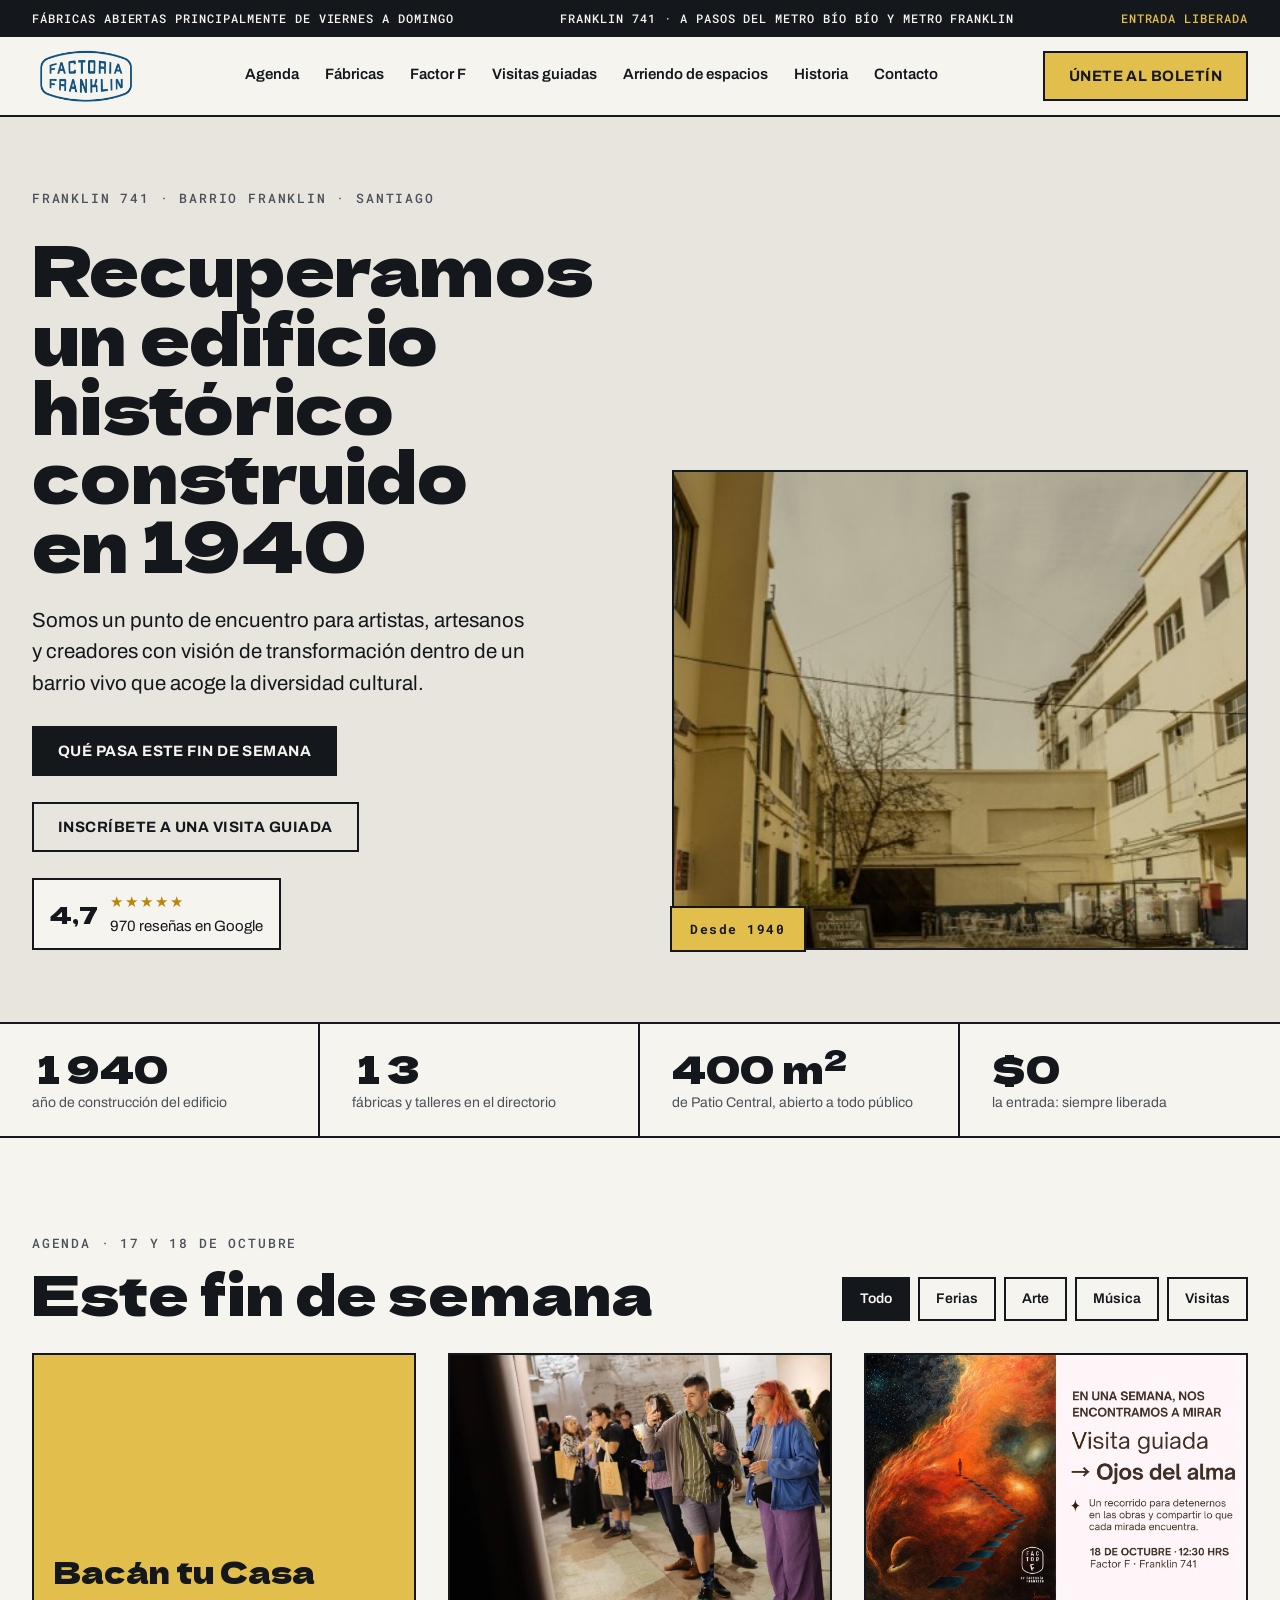
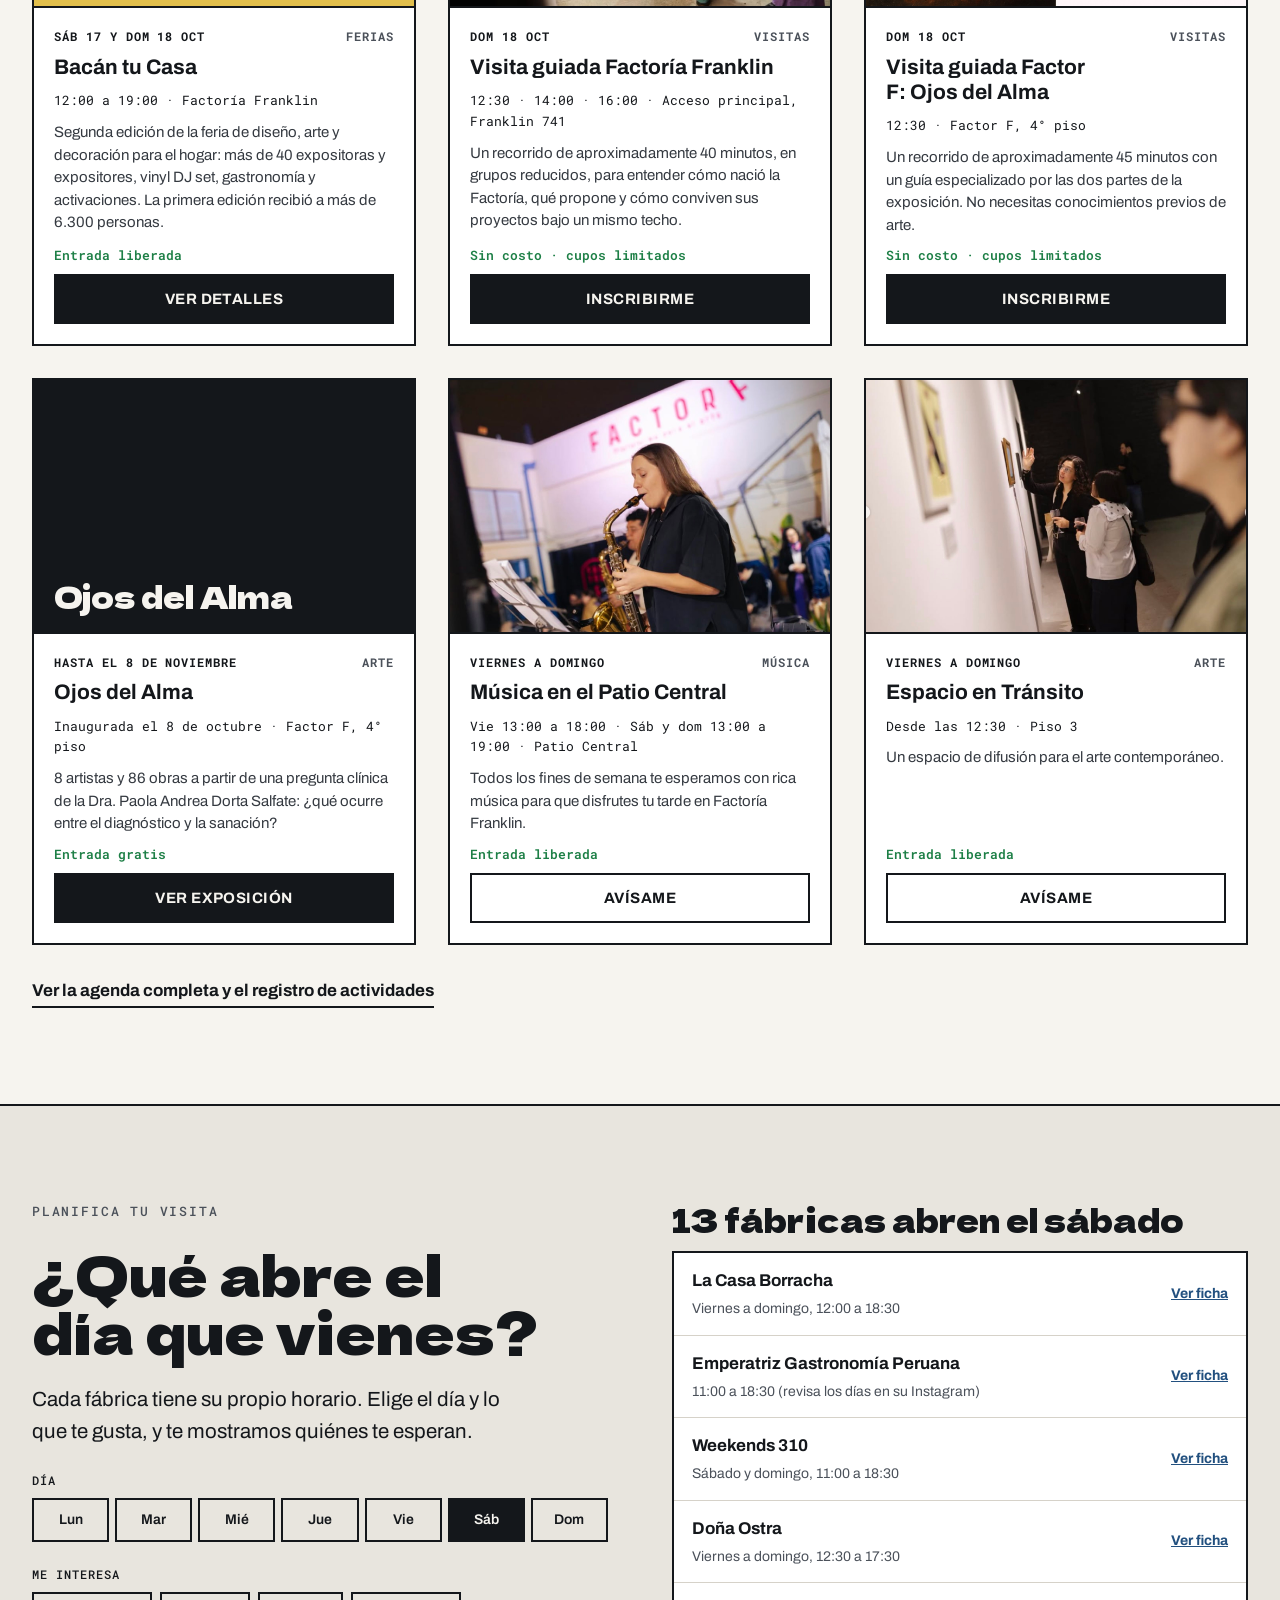
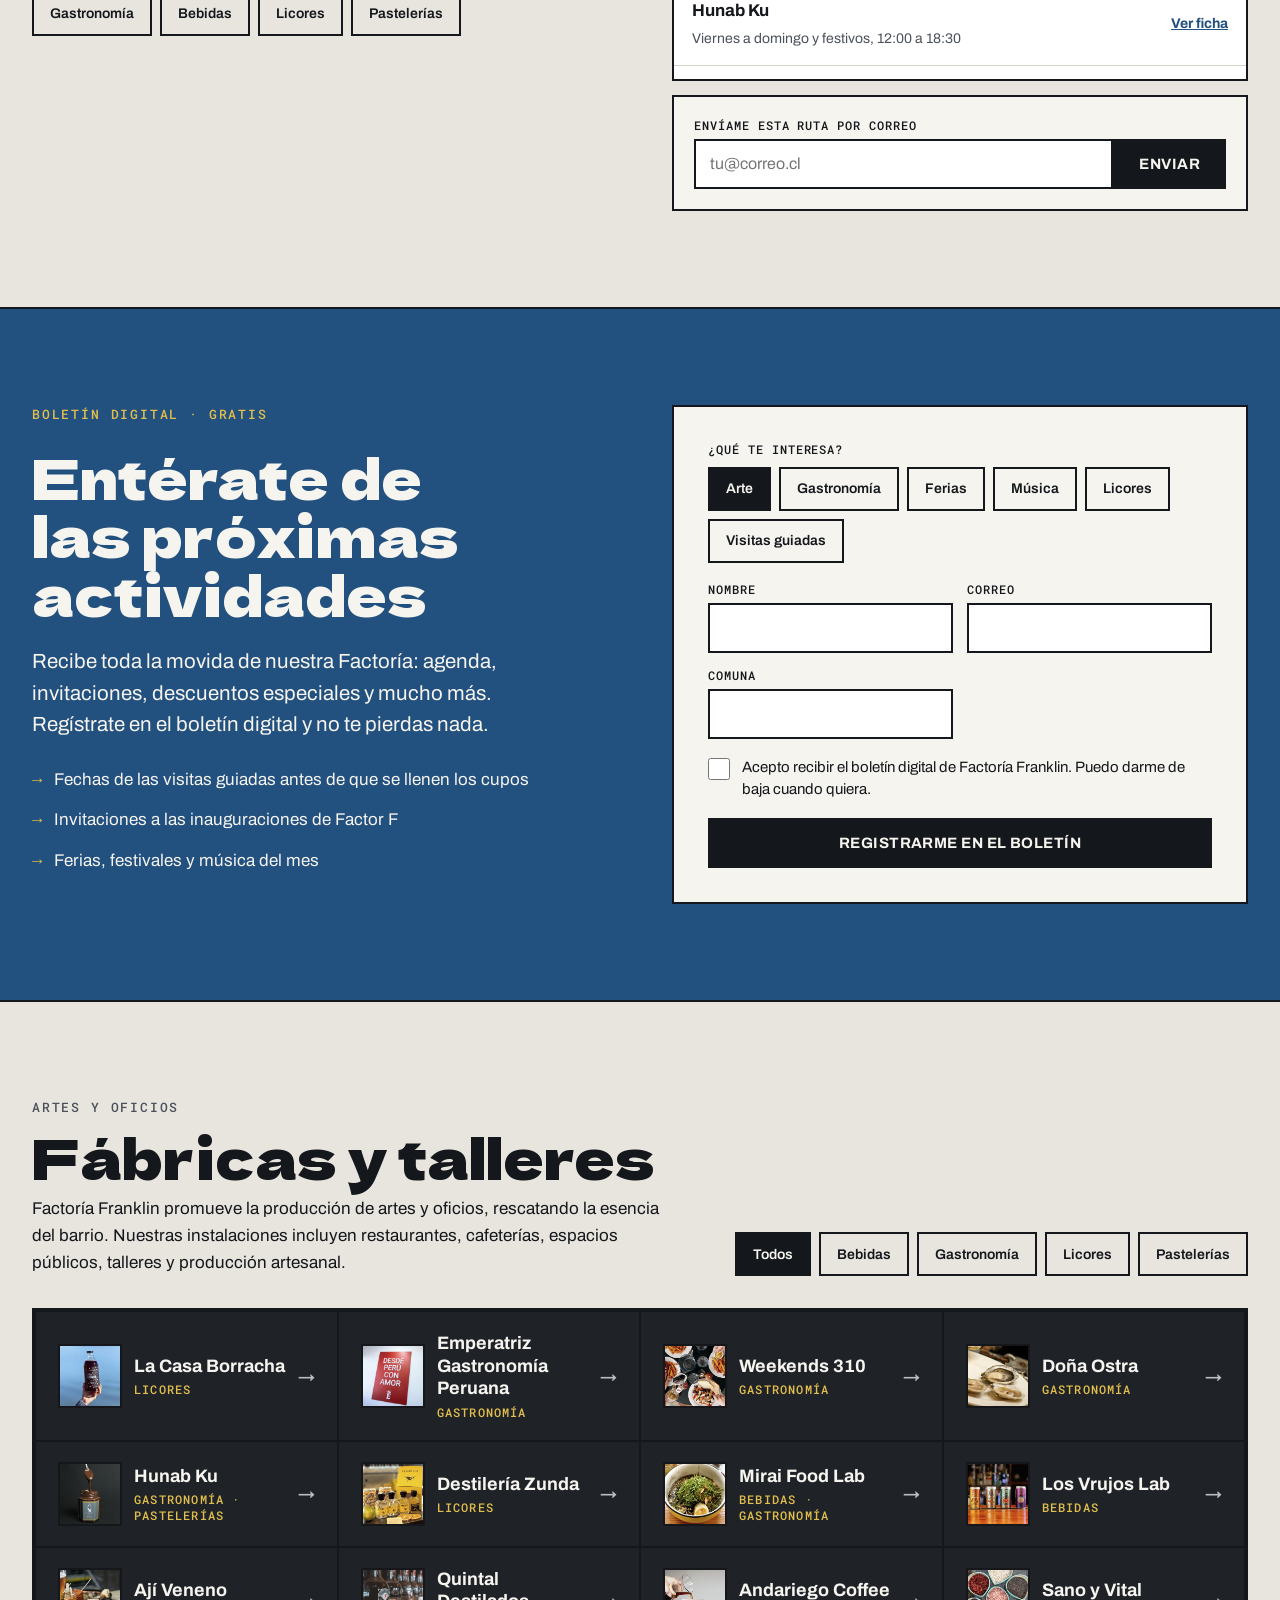
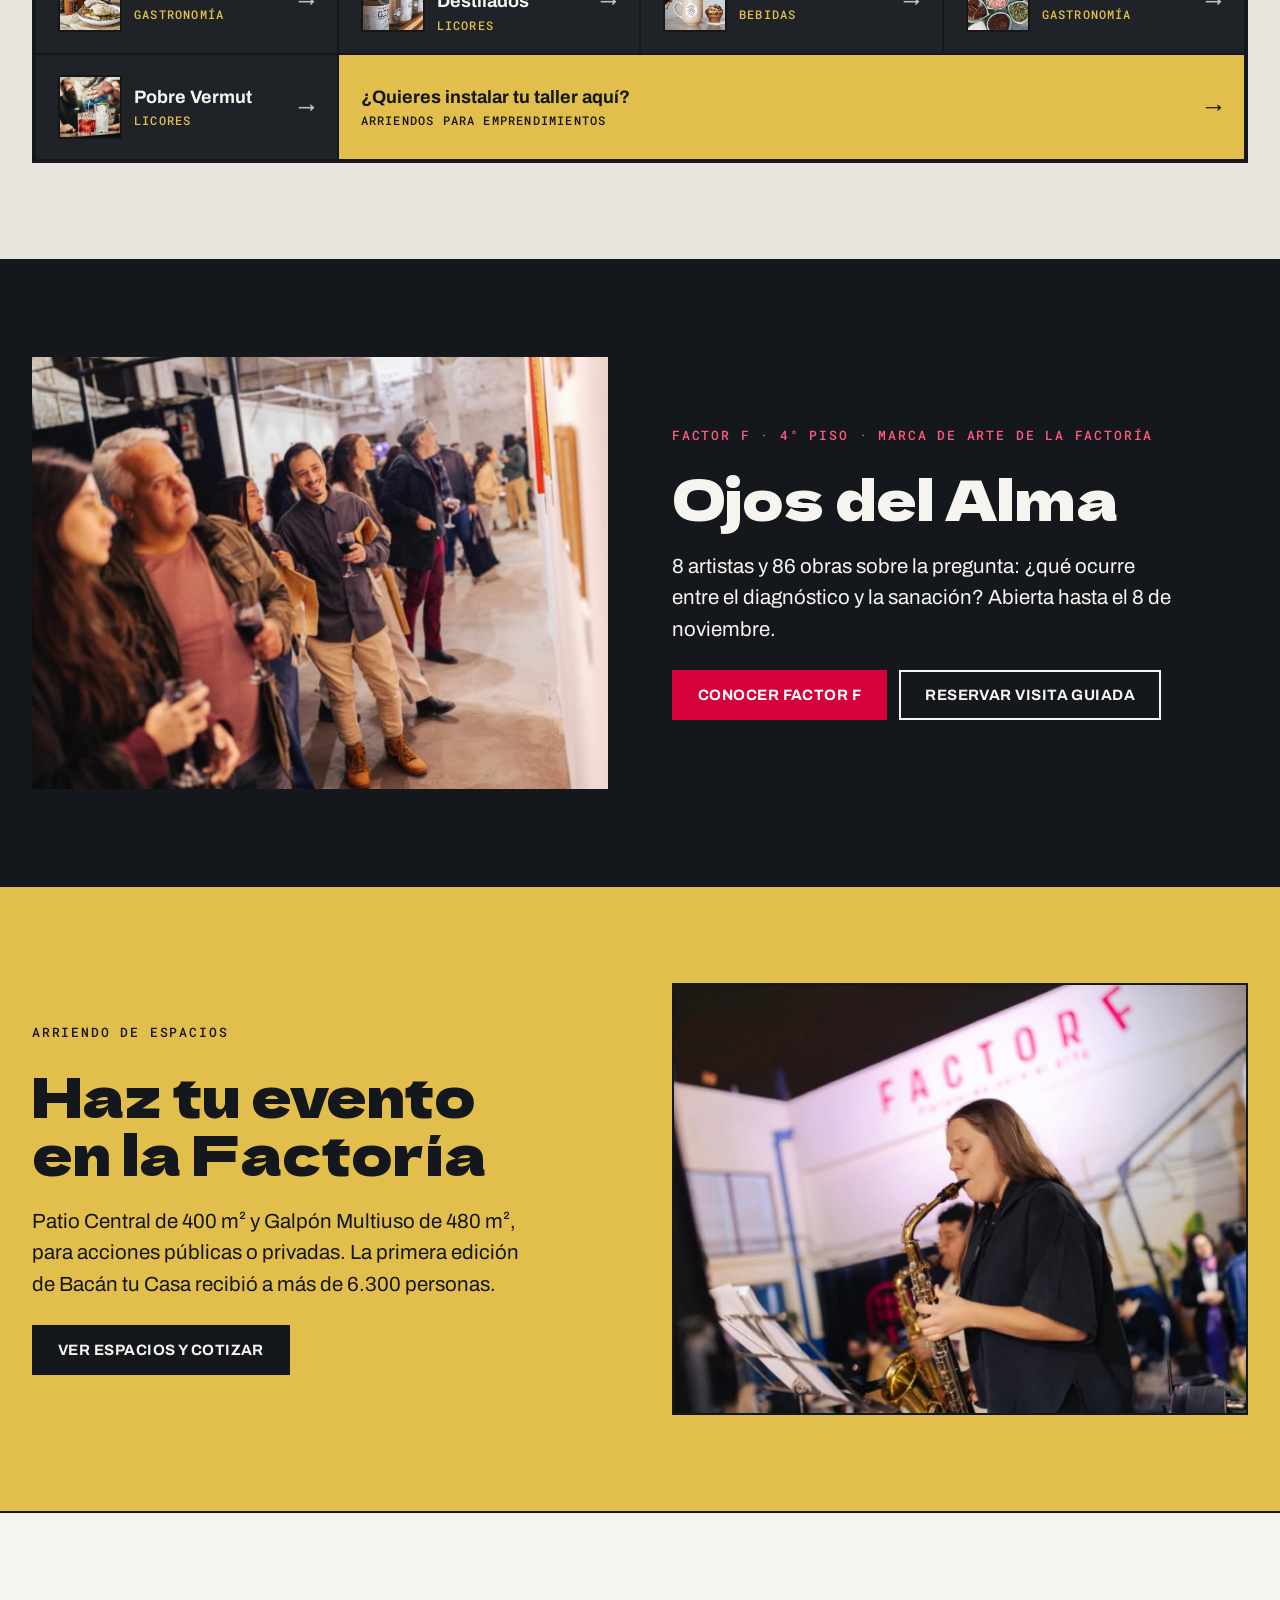
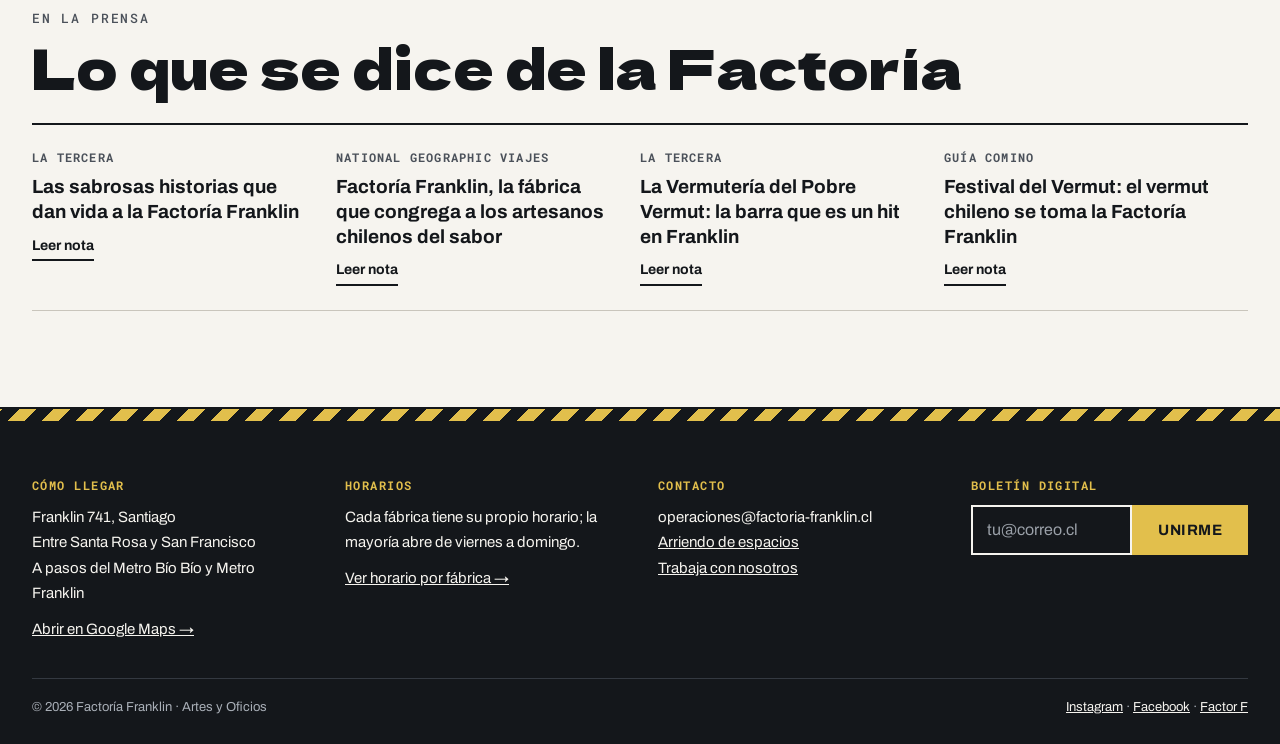
==== index.html @ fb51849d "Propuesta de nueva web de Factoría Franklin Prototipo navegable: portada, agenda, fábricas, fichas, " ====
<!doctype html>
<html lang="es-CL">
<head>
<meta charset="utf-8">
<meta name="viewport" content="width=device-width, initial-scale=1">
<title>Factoría Franklin | Artes y oficios en Barrio Franklin, Santiago</title>
<meta name="description" content="Fábricas, gastronomía, destilerías, arte contemporáneo y ferias en un edificio de 1940 recuperado en Franklin 741, Santiago. Entrada liberada.">
<meta property="og:locale" content="es_CL">
<meta property="og:title" content="Factoría Franklin">
<meta property="og:description" content="Artes y oficios en un edificio de 1940 recuperado en Barrio Franklin.">
<meta property="og:image" content="assets/img/recorrido-exposicion.jpg">
<link rel="preconnect" href="https://fonts.googleapis.com">
<link rel="preconnect" href="https://fonts.gstatic.com" crossorigin>
<link rel="stylesheet" href="https://fonts.googleapis.com/css2?family=Archivo:wght@400;500;600;700&family=Dela+Gothic+One&family=Roboto+Mono:wght@500;700&display=swap">
<link rel="stylesheet" href="assets/css/styles.css">
<script type="application/ld+json">
{"@context":"https://schema.org","@type":"TouristAttraction","name":"Factoría Franklin","description":"Punto de encuentro para artistas, artesanos y creadores en un edificio de 1940 recuperado en Barrio Franklin.","url":"https://factoria-franklin.cl/","email":"operaciones@factoria-franklin.cl","isAccessibleForFree":true,"address":{"@type":"PostalAddress","streetAddress":"Franklin 741","addressLocality":"Santiago","addressRegion":"Región Metropolitana","addressCountry":"CL"},"sameAs":["https://www.instagram.com/factoria_franklin/","https://www.facebook.com/franklin.factory.cl/"]}
</script>
</head>
<body data-pagina="inicio">
<div id="cabecera"></div>

<main id="contenido">

<section class="hero">
  <div class="contenedor dos" style="align-items:end">
    <div class="pila" style="--gap:26px">
      <span class="etiqueta">Franklin 741 · Barrio Franklin · Santiago</span>
      <h1 class="titulo-xl">Recuperamos un edificio histórico construido en 1940</h1>
      <p class="bajada">Somos un punto de encuentro para artistas, artesanos y creadores con visión de transformación dentro de un barrio vivo que acoge la diversidad cultural.</p>
      <div class="fila">
        <a class="btn btn--tinta" href="#agenda">Qué pasa este fin de semana</a>
        <a class="btn" href="visitas.html">Inscríbete a una visita guiada</a>
      </div>
      <a class="nota-google" href="https://www.google.com/maps/search/?api=1&query=Factor%C3%ADa+Franklin+Franklin+741+Santiago" style="color:var(--tinta);text-decoration:none">
        <b>4,7</b><span><span class="estrellas" aria-hidden="true">★★★★★</span><br>970 reseñas en Google</span>
      </a>
    </div>
    <div class="hero-foto">
      <img src="assets/img/edificio-3.jpg" alt="Patio de Factoría Franklin con la chimenea del edificio de 1940" width="428" height="500" fetchpriority="high" style="aspect-ratio:6/5;object-position:center 40%">
      <span class="placa">Desde 1940</span>
    </div>
  </div>
  <div class="cifras">
    <ul>
      <li><b>1940</b><span>año de construcción del edificio</span></li>
      <li><b>13</b><span>fábricas y talleres en el directorio</span></li>
      <li><b>400 m²</b><span>de Patio Central, abierto a todo público</span></li>
      <li><b>$0</b><span>la entrada: siempre liberada</span></li>
    </ul>
  </div>
</section>

<section class="seccion seccion--papel" id="agenda">
  <div class="contenedor pila" style="--gap:32px">
    <div class="fila fila--entre" style="--gap:20px">
      <div class="pila" style="--gap:10px">
        <span class="etiqueta">Agenda · 17 y 18 de octubre</span>
        <h2 class="titulo-l">Este fin de semana</h2>
      </div>
      <div class="fila" id="filtros-agenda" data-chips="uno" role="group" aria-label="Filtrar agenda" style="--gap:8px">
        <button class="chip" type="button" aria-pressed="true">Todo</button>
        <button class="chip" type="button" aria-pressed="false">Ferias</button>
        <button class="chip" type="button" aria-pressed="false">Arte</button>
        <button class="chip" type="button" aria-pressed="false">Música</button>
        <button class="chip" type="button" aria-pressed="false">Visitas</button>
      </div>
    </div>
    <div class="grilla" data-agenda="6" data-filtros="filtros-agenda" style="--min:290px"></div>
    <a class="enlace-flecha" href="agenda.html" style="align-self:flex-start">Ver la agenda completa y el registro de actividades</a>
  </div>
</section>

<section class="seccion" id="ruta">
  <div class="contenedor dos" style="align-items:start" data-ruta>
    <div class="pila">
      <span class="etiqueta">Planifica tu visita</span>
      <h2 class="titulo-l">¿Qué abre el día que vienes?</h2>
      <p class="bajada">Cada fábrica tiene su propio horario. Elige el día y lo que te gusta, y te mostramos quiénes te esperan.</p>
      <div class="pila" style="--gap:10px">
        <span class="grupo-label">Día</span>
        <div class="dias" data-dias data-chips="uno" role="group" aria-label="Día de la visita"></div>
      </div>
      <div class="pila" style="--gap:10px">
        <span class="grupo-label">Me interesa</span>
        <div class="fila" data-rubros data-chips role="group" aria-label="Rubros" style="--gap:8px">
          <button class="chip" type="button" aria-pressed="false">Gastronomía</button>
          <button class="chip" type="button" aria-pressed="false">Bebidas</button>
          <button class="chip" type="button" aria-pressed="false">Licores</button>
          <button class="chip" type="button" aria-pressed="false">Pastelerías</button>
        </div>
      </div>
    </div>
    <div class="pila" style="--gap:14px">
      <h3 class="titulo-m" data-ruta-titulo aria-live="polite"></h3>
      <ul class="ruta-lista" data-ruta-lista></ul>
      <form class="caja form" data-form="ruta" data-mailchimp="ruta" data-exito="ruta-ok" novalidate style="padding:20px">
        <div class="campo"><label for="ruta-correo">Envíame esta ruta por correo</label>
          <div class="fila" style="--gap:0;flex-wrap:nowrap"><input id="ruta-correo" name="correo" type="email" required autocomplete="email" placeholder="tu@correo.cl" style="flex:1;min-width:0"><button class="btn btn--tinta" type="submit">Enviar</button></div></div>
        <p class="error" hidden>Escribe un correo válido.</p>
      </form>
      <div class="caja exito" id="ruta-ok" hidden tabindex="-1" style="padding:20px">
        <strong>Te enviamos la ruta.</strong>
        <span class="suave" style="font-size:15px">También te sumamos al boletín para que sepas qué pasa cada fin de semana.</span>
      </div>
    </div>
  </div>
</section>

<section class="seccion seccion--azul" id="club">
  <div class="contenedor dos" style="align-items:start">
    <div class="pila">
      <span class="etiqueta">Boletín digital · gratis</span>
      <h2 class="titulo-l">Entérate de las próximas actividades</h2>
      <p class="bajada">Recibe toda la movida de nuestra Factoría: agenda, invitaciones, descuentos especiales y mucho más. Regístrate en el boletín digital y no te pierdas nada.</p>
      <ul class="pila" style="--gap:12px;font-size:17px">
        <li class="fila" style="--gap:12px;flex-wrap:nowrap;align-items:baseline"><span class="mono" style="color:var(--mostaza)">→</span>Fechas de las visitas guiadas antes de que se llenen los cupos</li>
        <li class="fila" style="--gap:12px;flex-wrap:nowrap;align-items:baseline"><span class="mono" style="color:var(--mostaza)">→</span>Invitaciones a las inauguraciones de Factor F</li>
        <li class="fila" style="--gap:12px;flex-wrap:nowrap;align-items:baseline"><span class="mono" style="color:var(--mostaza)">→</span>Ferias, festivales y música del mes</li>
      </ul>
    </div>
    <div>
      <form class="caja form" data-form="club" data-mailchimp="boletin" data-exito="club-ok" novalidate>
        <div class="pila" style="--gap:10px">
          <span class="grupo-label">¿Qué te interesa?</span>
          <div class="fila" data-chips role="group" aria-label="Intereses" style="--gap:8px">
            <button class="chip" type="button" aria-pressed="true">Arte</button>
            <button class="chip" type="button" aria-pressed="false">Gastronomía</button>
            <button class="chip" type="button" aria-pressed="false">Ferias</button>
            <button class="chip" type="button" aria-pressed="false">Música</button>
            <button class="chip" type="button" aria-pressed="false">Licores</button>
            <button class="chip" type="button" aria-pressed="false">Visitas guiadas</button>
          </div>
        </div>
        <div class="campos">
          <div class="campo"><label for="club-nombre">Nombre</label><input id="club-nombre" name="nombre" type="text" autocomplete="given-name" required></div>
          <div class="campo"><label for="club-correo">Correo</label><input id="club-correo" name="correo" type="email" autocomplete="email" required></div>
          <div class="campo"><label for="club-comuna">Comuna</label><input id="club-comuna" name="comuna" type="text" autocomplete="address-level2"></div>
        </div>
        <label class="check"><input type="checkbox" name="acepto" required> Acepto recibir el boletín digital de Factoría Franklin. Puedo darme de baja cuando quiera.</label>
        <p class="error" hidden>Completa tu nombre, un correo válido y acepta recibir el boletín.</p>
        <button class="btn btn--tinta" type="submit">Registrarme en el boletín</button>
      </form>
      <div class="caja exito" id="club-ok" hidden tabindex="-1">
        <span class="etiqueta" style="color:var(--azul)">Registro listo</span>
        <span class="titulo-m">Ya estás en el boletín</span>
        <p data-resumen></p>
        <p class="suave">Revisa tu correo para confirmar la suscripción.</p>
        <button class="btn" type="button" data-volver style="align-self:flex-start">Editar mis intereses</button>
      </div>
    </div>
  </div>
</section>

<section class="seccion" id="fabricas">
  <div class="contenedor pila" style="--gap:32px">
    <div class="fila fila--entre" style="--gap:20px">
      <div class="pila" style="--gap:10px">
        <span class="etiqueta">Artes y oficios</span>
        <h2 class="titulo-l">Fábricas y talleres</h2>
        <p class="texto-largo">Factoría Franklin promueve la producción de artes y oficios, rescatando la esencia del barrio. Nuestras instalaciones incluyen restaurantes, cafeterías, espacios públicos, talleres y producción artesanal.</p>
      </div>
      <div class="fila" id="filtros-fab" data-chips="uno" role="group" aria-label="Filtrar fábricas" style="--gap:8px">
        <button class="chip" type="button" aria-pressed="true">Todos</button>
        <button class="chip" type="button" aria-pressed="false">Bebidas</button>
        <button class="chip" type="button" aria-pressed="false">Gastronomía</button>
        <button class="chip" type="button" aria-pressed="false">Licores</button>
        <button class="chip" type="button" aria-pressed="false">Pastelerías</button>
      </div>
    </div>
    <div class="directorio" data-directorio data-filtros="filtros-fab"></div>
  </div>
</section>

<section class="seccion seccion--tinta" id="factor-f">
  <div class="contenedor dos">
    <img src="assets/img/inauguracion-factor-f.jpg" alt="Público en una inauguración de Factor F" width="1400" height="887" loading="lazy" style="width:100%;aspect-ratio:4/3;object-fit:cover">
    <div class="pila">
      <span class="etiqueta" style="color:#ff5a7e">Factor F · 4° piso · marca de arte de la Factoría</span>
      <h2 class="titulo-l">Ojos del Alma</h2>
      <p class="bajada">8 artistas y 86 obras sobre la pregunta: ¿qué ocurre entre el diagnóstico y la sanación? Abierta hasta el 8 de noviembre.</p>
      <div class="fila">
        <a class="btn btn--rojo" href="factor-f.html">Conocer Factor F</a>
        <a class="btn btn--claro" href="visitas.html">Reservar visita guiada</a>
      </div>
    </div>
  </div>
</section>

<section class="seccion seccion--mostaza">
  <div class="contenedor dos">
    <div class="pila">
      <span class="etiqueta">Arriendo de espacios</span>
      <h2 class="titulo-l">Haz tu evento en la Factoría</h2>
      <p class="bajada">Patio Central de 400 m² y Galpón Multiuso de 480 m², para acciones públicas o privadas. La primera edición de Bacán tu Casa recibió a más de 6.300 personas.</p>
      <a class="btn btn--tinta" href="espacios.html" style="align-self:flex-start">Ver espacios y cotizar</a>
    </div>
    <img src="assets/img/musica-patio.jpg" alt="Música en vivo en la Factoría" width="1400" height="990" loading="lazy" style="width:100%;aspect-ratio:4/3;object-fit:cover;border:var(--borde)">
  </div>
</section>

<section class="seccion seccion--papel">
  <div class="contenedor pila" style="--gap:28px">
    <div class="pila" style="--gap:10px">
      <span class="etiqueta">En la prensa</span>
      <h2 class="titulo-l">Lo que se dice de la Factoría</h2>
    </div>
    <div class="prensa" data-prensa></div>
  </div>
</section>

</main>

<div id="pie"></div>
<script src="assets/js/data.js"></script>
<script src="assets/js/main.js"></script>
</body>
</html>
---- assets/css/styles.css ----
/* Factoría Franklin — sistema visual
   Concepto: edificio industrial de 1940. Concreto, acero, letreros pintados,
   el azul del logo y amarillo de señalética. Bordes gruesos, sin sombras. */

:root {
  --concreto: #e8e5de;
  --papel: #f6f4ef;
  --blanco: #ffffff;
  --tinta: #14171b;
  --acero: #1f2328;
  --gris: #4b515a;
  --gris-claro: #b9bec5;
  --azul: #22507f;
  --azul-osc: #173a5e;
  --mostaza: #e2bf4c;
  --rojo-f: #d6003a;
  --verde: #1d7f46;

  --display: "Dela Gothic One", "Arial Black", Impact, sans-serif;
  --texto: "Archivo", "Helvetica Neue", Arial, sans-serif;
  --mono: "Roboto Mono", ui-monospace, Menlo, monospace;

  --borde: 2px solid var(--tinta);
  --ancho: 1280px;
  --gutter: clamp(16px, 4vw, 32px);
  color-scheme: light;
}

*, *::before, *::after { box-sizing: border-box; }
html { scroll-behavior: smooth; }
@media (prefers-reduced-motion: reduce) { html { scroll-behavior: auto; } * { transition: none !important; animation: none !important; } }
body { margin: 0; background: var(--concreto); color: var(--tinta); font: 400 17px/1.6 var(--texto); -webkit-font-smoothing: antialiased; }
img { display: block; max-width: 100%; height: auto; }
a { color: var(--azul); }
a:hover { color: var(--azul-osc); }
:focus-visible { outline: 3px solid var(--mostaza); outline-offset: 3px; }
h1, h2, h3 { margin: 0; text-wrap: balance; }
p { margin: 0; }
ul { margin: 0; padding: 0; list-style: none; }
.sr-only { position: absolute; width: 1px; height: 1px; overflow: hidden; clip: rect(0 0 0 0); white-space: nowrap; }
.saltar { position: absolute; left: 16px; top: -60px; background: var(--mostaza); color: var(--tinta); padding: 12px 16px; font-weight: 700; z-index: 100; }
.saltar:focus { top: 12px; }

.contenedor { max-width: var(--ancho); margin: 0 auto; padding-inline: var(--gutter); }
.seccion { padding-block: clamp(56px, 8vw, 96px); border-bottom: var(--borde); }
.seccion--papel { background: var(--papel); }
.seccion--azul { background: var(--azul); color: var(--papel); }
.seccion--tinta { background: var(--tinta); color: var(--papel); }
.seccion--mostaza { background: var(--mostaza); }
.pila { display: flex; flex-direction: column; gap: var(--gap, 24px); }
.fila { display: flex; flex-wrap: wrap; gap: var(--gap, 12px); align-items: center; }
.fila--entre { justify-content: space-between; align-items: end; }
.grilla { display: grid; gap: var(--gap, 20px); grid-template-columns: repeat(auto-fill, minmax(min(100%, var(--min, 280px)), 1fr)); }
.dos { display: grid; gap: clamp(32px, 5vw, 64px); grid-template-columns: repeat(auto-fit, minmax(min(100%, 440px), 1fr)); align-items: center; }
.dos > * { min-width: 0; }

/* Tipografía */
.etiqueta { font: 500 13px/1.4 var(--mono); letter-spacing: .14em; text-transform: uppercase; color: var(--gris); }
.seccion--azul .etiqueta, .seccion--tinta .etiqueta { color: var(--mostaza); }
.seccion--mostaza .etiqueta { color: var(--tinta); }
.titulo-xl { font: 400 clamp(40px, 5.4vw, 76px)/1 var(--display); letter-spacing: -.01em; }
.titulo-l { font: 400 clamp(32px, 4.4vw, 56px)/1.04 var(--display); }
.titulo-m { font: 400 clamp(24px, 2.6vw, 32px)/1.1 var(--display); }
.bajada { font-size: clamp(18px, 1.6vw, 21px); line-height: 1.55; max-width: 42ch; }
.texto-largo { max-width: 64ch; }
.texto-largo p + p { margin-top: 16px; }
.suave { color: var(--gris); }
.seccion--azul .suave, .seccion--tinta .suave { color: #c7ccd3; }
.mono { font-family: var(--mono); }

/* Botones */
.btn { display: inline-flex; align-items: center; justify-content: center; gap: 10px; min-height: 50px; padding: 0 24px; font: 700 15px var(--texto); letter-spacing: .03em; text-transform: uppercase; text-decoration: none; border: var(--borde); cursor: pointer; background: transparent; color: var(--tinta); transition: background .15s, color .15s, transform .15s; }
.btn:hover { transform: translate(-2px, -2px); box-shadow: 4px 4px 0 var(--tinta); color: inherit; }
.btn--tinta { background: var(--tinta); color: var(--papel); }
.btn--tinta:hover { color: var(--papel); }
.btn--mostaza { background: var(--mostaza); color: var(--tinta); }
.btn--claro { border-color: var(--papel); color: var(--papel); }
.btn--claro:hover { box-shadow: 4px 4px 0 var(--mostaza); color: var(--papel); }
.btn--rojo { background: var(--rojo-f); border-color: var(--rojo-f); color: #fff; }
.btn--rojo:hover { color: #fff; box-shadow: 4px 4px 0 var(--papel); }
.btn--ancho { width: 100%; }
.enlace-flecha { font-weight: 700; color: inherit; text-decoration: none; border-bottom: 2px solid currentColor; padding-bottom: 2px; }
.enlace-flecha:hover { color: inherit; border-bottom-color: var(--mostaza); }

.chip { font: 600 14px var(--texto); border: var(--borde); padding: 10px 16px; min-height: 44px; cursor: pointer; background: transparent; color: var(--tinta); }
.chip[aria-pressed="true"] { background: var(--tinta); color: var(--papel); }
.chip:hover { background: var(--tinta); color: var(--papel); }
.seccion--azul .chip, .seccion--tinta .chip { border-color: var(--papel); color: var(--papel); }
.seccion--azul .chip[aria-pressed="true"], .seccion--tinta .chip[aria-pressed="true"] { background: var(--papel); color: var(--tinta); }
.seccion--azul .caja .chip, .seccion--tinta .caja .chip { border-color: var(--tinta); color: var(--tinta); }
.seccion--azul .caja .chip[aria-pressed="true"], .seccion--tinta .caja .chip[aria-pressed="true"], .caja .chip:hover { background: var(--tinta); color: var(--papel); }

/* Franja superior */
.franja { background: var(--tinta); color: var(--papel); font: 500 12px/1.4 var(--mono); letter-spacing: .08em; text-transform: uppercase; }
.franja .contenedor { display: flex; flex-wrap: wrap; gap: 6px 28px; justify-content: space-between; padding-block: 10px; }
.franja strong { color: var(--mostaza); font-weight: 500; }
@media (max-width: 720px) {
  .franja span:first-child { display: none; }
  .franja .contenedor { flex-wrap: nowrap; font-size: 11px; letter-spacing: .04em; }
  .btn { white-space: normal; text-align: center; padding: 10px 18px; }
  .hero .fila .btn { width: 100%; }
}

/* Encabezado */
.cabecera { background: var(--papel); border-bottom: var(--borde); position: sticky; top: 0; z-index: 50; }
.cabecera .contenedor { display: flex; align-items: center; justify-content: space-between; gap: 20px; padding-block: 12px; }
.logo img { height: 54px; width: auto; mix-blend-mode: multiply; }
.menu { display: flex; align-items: center; gap: 4px 26px; font: 600 15px var(--texto); }
.menu a { color: var(--tinta); text-decoration: none; padding: 10px 0; border-bottom: 3px solid transparent; }
.menu a:hover, .menu a[aria-current="page"] { border-bottom-color: var(--mostaza); color: var(--tinta); }
.menu-boton { display: none; width: 48px; height: 48px; border: var(--borde); background: transparent; cursor: pointer; align-items: center; justify-content: center; }
@media (max-width: 1080px) {
  .menu-boton { display: inline-flex; }
  .cabecera .btn { display: none; }
  .menu { display: none; position: absolute; left: 0; right: 0; top: 100%; background: var(--papel); border-bottom: var(--borde); flex-direction: column; align-items: stretch; padding: 8px var(--gutter) 20px; gap: 0; }
  .menu.abierto { display: flex; }
  .menu a { padding: 14px 0; border-bottom: 1px solid #d6d2c9; font-size: 18px; }
  .menu .btn { display: flex; margin-top: 14px; }
}
@media (min-width: 1081px) { .menu .btn { display: none; } }

/* Hero */
.hero { background: var(--concreto); border-bottom: var(--borde); }
.hero .contenedor { padding-block: clamp(40px, 6vw, 72px); }
.hero-foto { position: relative; }
.hero-foto img { width: 100%; aspect-ratio: 4 / 3; object-fit: cover; border: var(--borde); }
.placa { position: absolute; left: -2px; bottom: -2px; background: var(--mostaza); border: var(--borde); padding: 12px 18px; font: 700 13px var(--mono); letter-spacing: .12em; }
.nota-google { display: inline-flex; align-items: center; gap: 12px; border: var(--borde); background: var(--papel); padding: 10px 16px; font-size: 15px; align-self: flex-start; }
.nota-google b { font: 400 24px var(--display); }
.estrellas { color: #b8860b; letter-spacing: 2px; }

.cifras { border-top: var(--borde); background: var(--papel); }
.cifras ul { display: grid; grid-template-columns: repeat(auto-fit, minmax(200px, 1fr)); max-width: var(--ancho); margin: 0 auto; }
.cifras li { padding: 22px var(--gutter); border-right: var(--borde); display: flex; flex-direction: column; gap: 4px; }
.cifras li:last-child { border-right: 0; }
.cifras b { font: 400 clamp(30px, 3vw, 40px)/1.1 var(--display); font-variant-numeric: tabular-nums; }
.cifras span { font-size: 14px; color: var(--gris); }

/* Tarjetas de evento */
.evento { background: var(--blanco); border: var(--borde); display: flex; flex-direction: column; min-width: 0; color: var(--tinta); }
.evento-foto { aspect-ratio: 3 / 2; object-fit: cover; width: 100%; border-bottom: var(--borde); }
.evento-cartel { aspect-ratio: 3 / 2; border-bottom: var(--borde); display: flex; align-items: flex-end; padding: 20px; font: 400 clamp(26px, 2.4vw, 34px)/1 var(--display); }
.evento-cartel--Ferias { background: var(--mostaza); }
.evento-cartel--Visitas { background: var(--azul); color: var(--papel); }
.evento-cartel--Arte { background: var(--tinta); color: var(--papel); }
.evento-cartel--Música { background: var(--verde); color: var(--papel); }
.evento-cuerpo { padding: 20px; display: flex; flex-direction: column; gap: 10px; flex: 1; }
.evento-meta { display: flex; justify-content: space-between; gap: 8px; font: 700 12px/1.4 var(--mono); letter-spacing: .08em; text-transform: uppercase; }
.evento h3 { font: 700 21px/1.2 var(--texto); }
.evento p { font-size: 15px; line-height: 1.5; color: #353a41; flex: 1; }
.evento-precio { font: 600 13px var(--mono); color: var(--verde); }

/* Directorio */
.directorio { background: var(--tinta); border: var(--borde); padding: 2px; display: grid; gap: 2px; grid-template-columns: repeat(auto-fill, minmax(min(100%, 290px), 1fr)); }
.directorio a { background: var(--acero); color: var(--papel); text-decoration: none; padding: 20px 22px; display: flex; justify-content: space-between; align-items: center; gap: 12px; min-height: 84px; transition: background .15s; }
.directorio a:hover { background: var(--azul); color: var(--papel); }
.directorio b { display: block; font: 700 18px/1.25 var(--texto); }
.directorio small { display: block; font: 500 12px var(--mono); letter-spacing: .1em; text-transform: uppercase; color: var(--mostaza); margin-top: 4px; }
.directorio .flecha { color: var(--gris-claro); font-weight: 700; }
.directorio-foto { width: 64px; height: 64px; object-fit: cover; flex: none; border: 2px solid var(--tinta); filter: grayscale(.25); transition: filter .15s; }
.directorio a:hover .directorio-foto { filter: none; }

/* Fotos de la ficha: una grande y dos chicas */
.ficha-fotos { position: relative; display: grid; grid-template-columns: repeat(2, minmax(0, 1fr)); gap: 8px; }
.ficha-fotos img { width: 100%; aspect-ratio: 1 / 1; object-fit: cover; border: var(--borde); }
.ficha-fotos img:first-child { grid-column: 1 / -1; aspect-ratio: 4 / 3; }
.ficha-fotos .placa { left: -2px; top: -2px; bottom: auto; }
.directorio a.directorio-cta { background: var(--mostaza); color: var(--tinta); }
.directorio a.directorio-cta small { color: var(--tinta); }
.directorio a.directorio-cta:hover { background: var(--papel); color: var(--tinta); }
/* 13 fábricas: el aviso completa la última fila según el número de columnas */
@media (min-width: 640px) and (max-width: 929px) { .directorio-cta { grid-column: span 1; } }
@media (min-width: 930px) and (max-width: 1239px) { .directorio-cta { grid-column: span 2; } }
@media (min-width: 1240px) { .directorio-cta { grid-column: span 3; } }

/* Formularios */
.form { display: flex; flex-direction: column; gap: 18px; }
.campos { display: grid; gap: 14px; grid-template-columns: repeat(auto-fit, minmax(min(100%, 220px), 1fr)); }
.campo { display: flex; flex-direction: column; gap: 6px; min-width: 0; }
.campo label, .grupo-label { font: 500 12px var(--mono); letter-spacing: .08em; text-transform: uppercase; }
.campo input, .campo select, .campo textarea { font: 16px var(--texto); min-height: 50px; padding: 12px 14px; border: var(--borde); background: var(--blanco); color: var(--tinta); border-radius: 0; width: 100%; }
.campo textarea { min-height: 120px; resize: vertical; }
.check { display: flex; gap: 12px; align-items: flex-start; font-size: 15px; line-height: 1.45; }
.check input { width: 22px; height: 22px; margin: 1px 0 0; flex: none; accent-color: var(--azul); }
.caja { background: var(--papel); color: var(--tinta); border: var(--borde); padding: clamp(22px, 3vw, 34px); }
.caja--tinta { background: var(--tinta); color: var(--papel); border-color: var(--tinta); }
.caja--tinta .campo input, .caja--tinta .campo select { border-color: var(--papel); }
.exito { display: flex; flex-direction: column; gap: 14px; }
.exito[hidden], .form[hidden] { display: none; }
.exito .titulo-m { color: inherit; }
.error { color: #a1131f; font-size: 14px; font-weight: 600; }

/* Ruta */
.dias { display: grid; grid-template-columns: repeat(7, minmax(0, 1fr)); gap: 6px; }
.dias .chip { padding: 10px 0; text-align: center; }
.ruta-lista { display: flex; flex-direction: column; border: var(--borde); background: var(--blanco); max-height: 430px; overflow-y: auto; }
.ruta-lista li { display: grid; grid-template-columns: 1fr auto; gap: 4px 16px; padding: 14px 18px; border-bottom: 1px solid #d6d2c9; align-items: center; }
.ruta-lista li:last-child { border-bottom: 0; }
.ruta-lista b { font-weight: 700; }
.ruta-lista span { font-size: 14px; color: var(--gris); grid-column: 1; }
.ruta-lista a { grid-row: 1 / span 2; grid-column: 2; font-weight: 700; font-size: 14px; }
.vacio { padding: 18px; font-size: 15px; color: var(--gris); }

/* Prensa */
.prensa { display: grid; gap: 0; grid-template-columns: repeat(auto-fit, minmax(min(100%, 280px), 1fr)); border-top: var(--borde); }
.prensa a { padding: 24px 24px 24px 0; display: flex; flex-direction: column; gap: 10px; color: var(--tinta); text-decoration: none; border-bottom: 1px solid #c9c5bc; }
.prensa a:hover { color: var(--azul); }
.prensa small { font: 700 12px var(--mono); letter-spacing: .1em; text-transform: uppercase; color: var(--gris); }
.prensa b { font: 700 19px/1.3 var(--texto); }

/* Ficha */
.ficha-cartel { aspect-ratio: 4 / 3; border: var(--borde); background: var(--acero); color: var(--papel); display: flex; flex-direction: column; justify-content: space-between; padding: clamp(20px, 3vw, 36px); position: relative; overflow: hidden; }
.ficha-cartel::after { content: ""; position: absolute; inset: auto 0 0 0; height: 14px; background: repeating-linear-gradient(-45deg, var(--mostaza) 0 14px, var(--tinta) 14px 28px); }
.ficha-cartel b { font: 400 clamp(30px, 4vw, 54px)/1 var(--display); }
.datos { display: grid; grid-template-columns: repeat(auto-fit, minmax(min(100%, 200px), 1fr)); border: var(--borde); background: var(--papel); }
.datos > div { padding: 16px 18px; border-right: var(--borde); border-bottom: var(--borde); margin: 0 -2px -2px 0; display: flex; flex-direction: column; gap: 4px; min-width: 0; }
.datos small { font: 700 11px var(--mono); letter-spacing: .1em; text-transform: uppercase; color: var(--gris); }
.datos span { font-weight: 600; overflow-wrap: anywhere; }
.lista-productos { display: flex; flex-wrap: wrap; gap: 8px; }
.lista-productos li { border: var(--borde); padding: 8px 12px; font-size: 15px; background: var(--blanco); }

/* Línea de tiempo */
.tiempo { display: grid; grid-template-columns: repeat(auto-fit, minmax(min(100%, 240px), 1fr)); border-top: var(--borde); }
.tiempo li { padding: 24px 24px 0 0; display: flex; flex-direction: column; gap: 10px; }
.tiempo b { font: 400 30px/1.1 var(--display); }
.tiempo p { font-size: 16px; }
.cita { border-left: 6px solid var(--mostaza); padding: 4px 0 4px 22px; font-size: clamp(19px, 1.8vw, 23px); line-height: 1.5; max-width: 52ch; }
.cita footer { margin-top: 12px; font: 500 13px var(--mono); letter-spacing: .06em; color: var(--gris); }

/* Pie */
.pie { background: var(--tinta); color: var(--papel); }
.pie::before { content: ""; display: block; height: 12px; background: repeating-linear-gradient(-45deg, var(--mostaza) 0 12px, var(--tinta) 12px 24px); }
.pie-grilla { display: grid; gap: 36px; grid-template-columns: repeat(auto-fit, minmax(min(100%, 220px), 1fr)); padding-block: 56px 36px; }
.pie h2 { font: 700 12px var(--mono); letter-spacing: .12em; text-transform: uppercase; color: var(--mostaza); margin-bottom: 12px; }
.pie p, .pie li { font-size: 15px; line-height: 1.7; }
.pie a { color: var(--papel); }
.pie a:hover { color: var(--mostaza); }
.pie-form { display: flex; }
.pie-form input { flex: 1; min-width: 0; min-height: 50px; padding: 0 14px; border: 2px solid var(--papel); background: transparent; color: var(--papel); font: 16px var(--texto); border-radius: 0; }
.pie-form input::placeholder { color: #9aa0a8; }
.pie-legal { border-top: 1px solid #343941; padding-block: 18px 26px; display: flex; flex-wrap: wrap; justify-content: space-between; gap: 10px; font-size: 13px; color: #a9afb7; }


.migas { font: 500 13px var(--mono); letter-spacing: .06em; padding-block: 18px 0; }
.migas a { color: var(--gris); }
.cabecera-pagina { padding-block: clamp(36px, 5vw, 64px); border-bottom: var(--borde); background: var(--concreto); }

.tabla-fabricas { width: 100%; border-collapse: collapse; background: var(--blanco); border: var(--borde); font-size: 15px; }
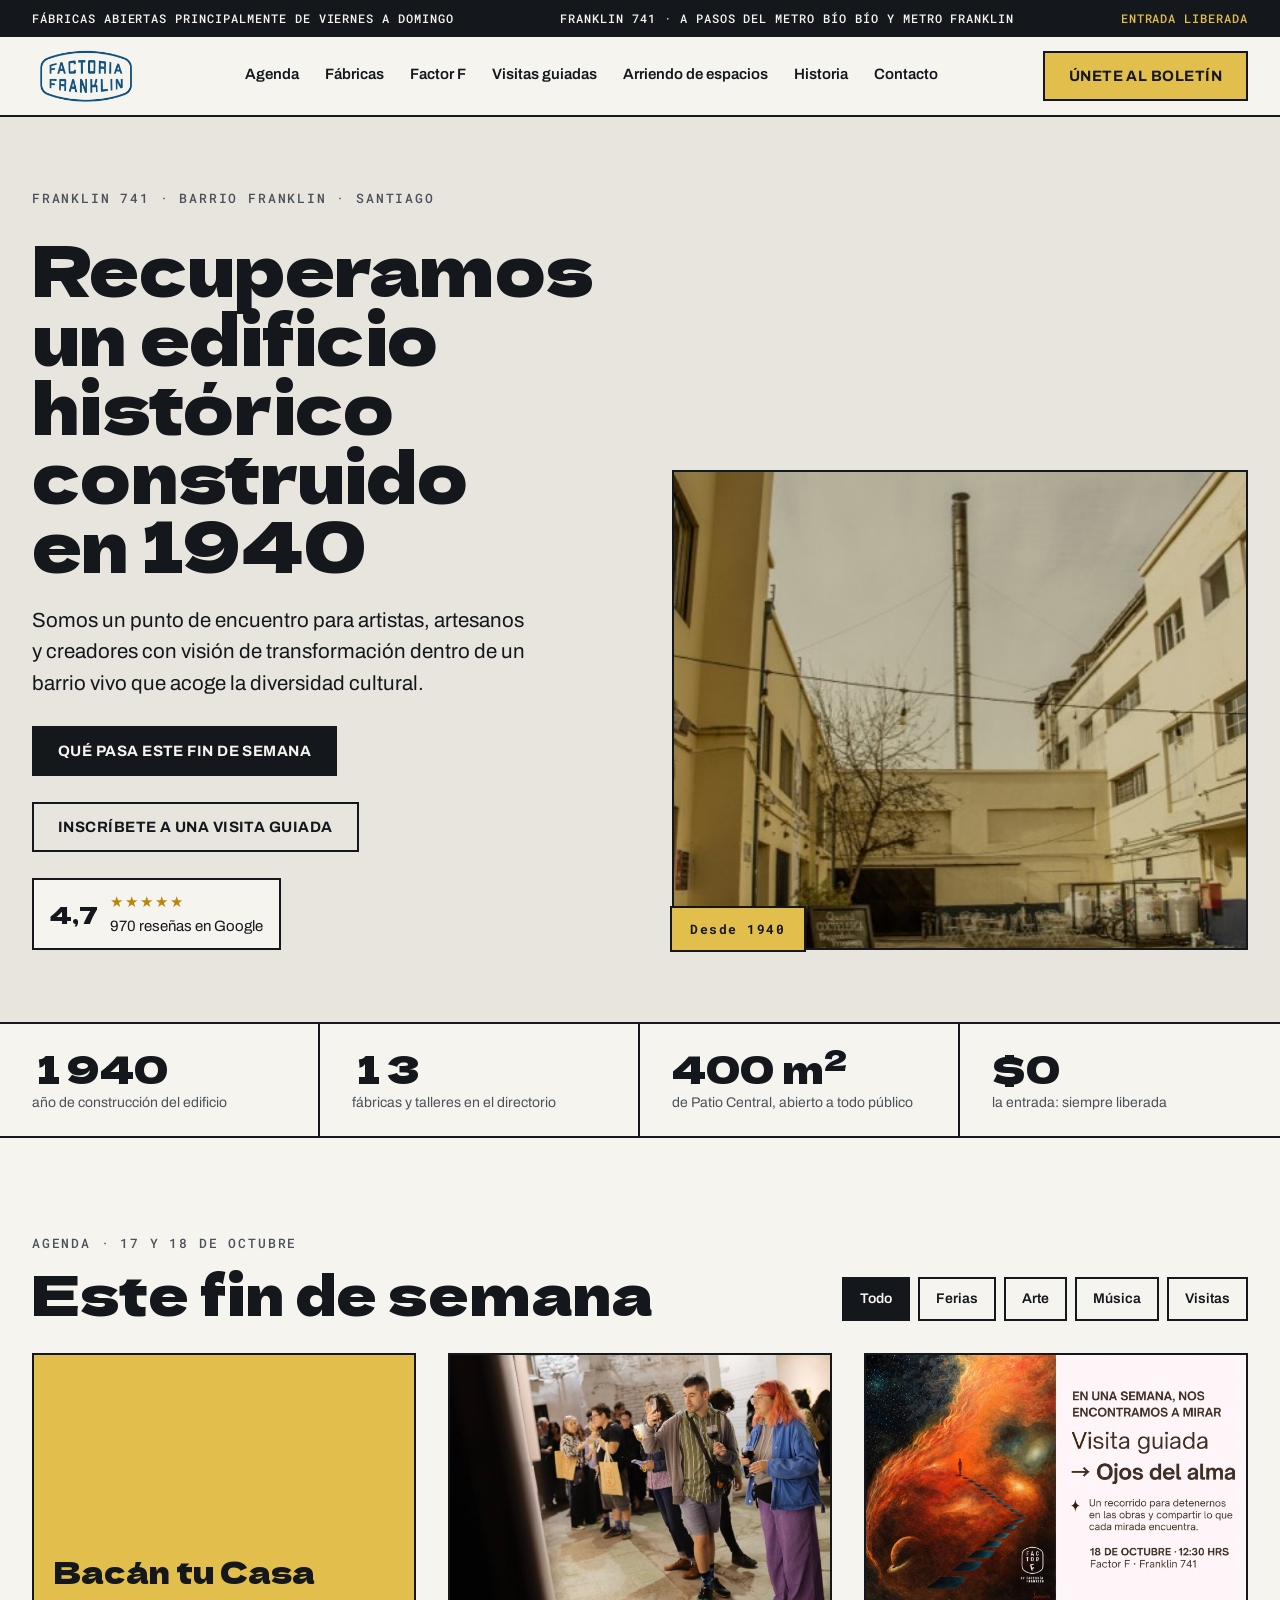
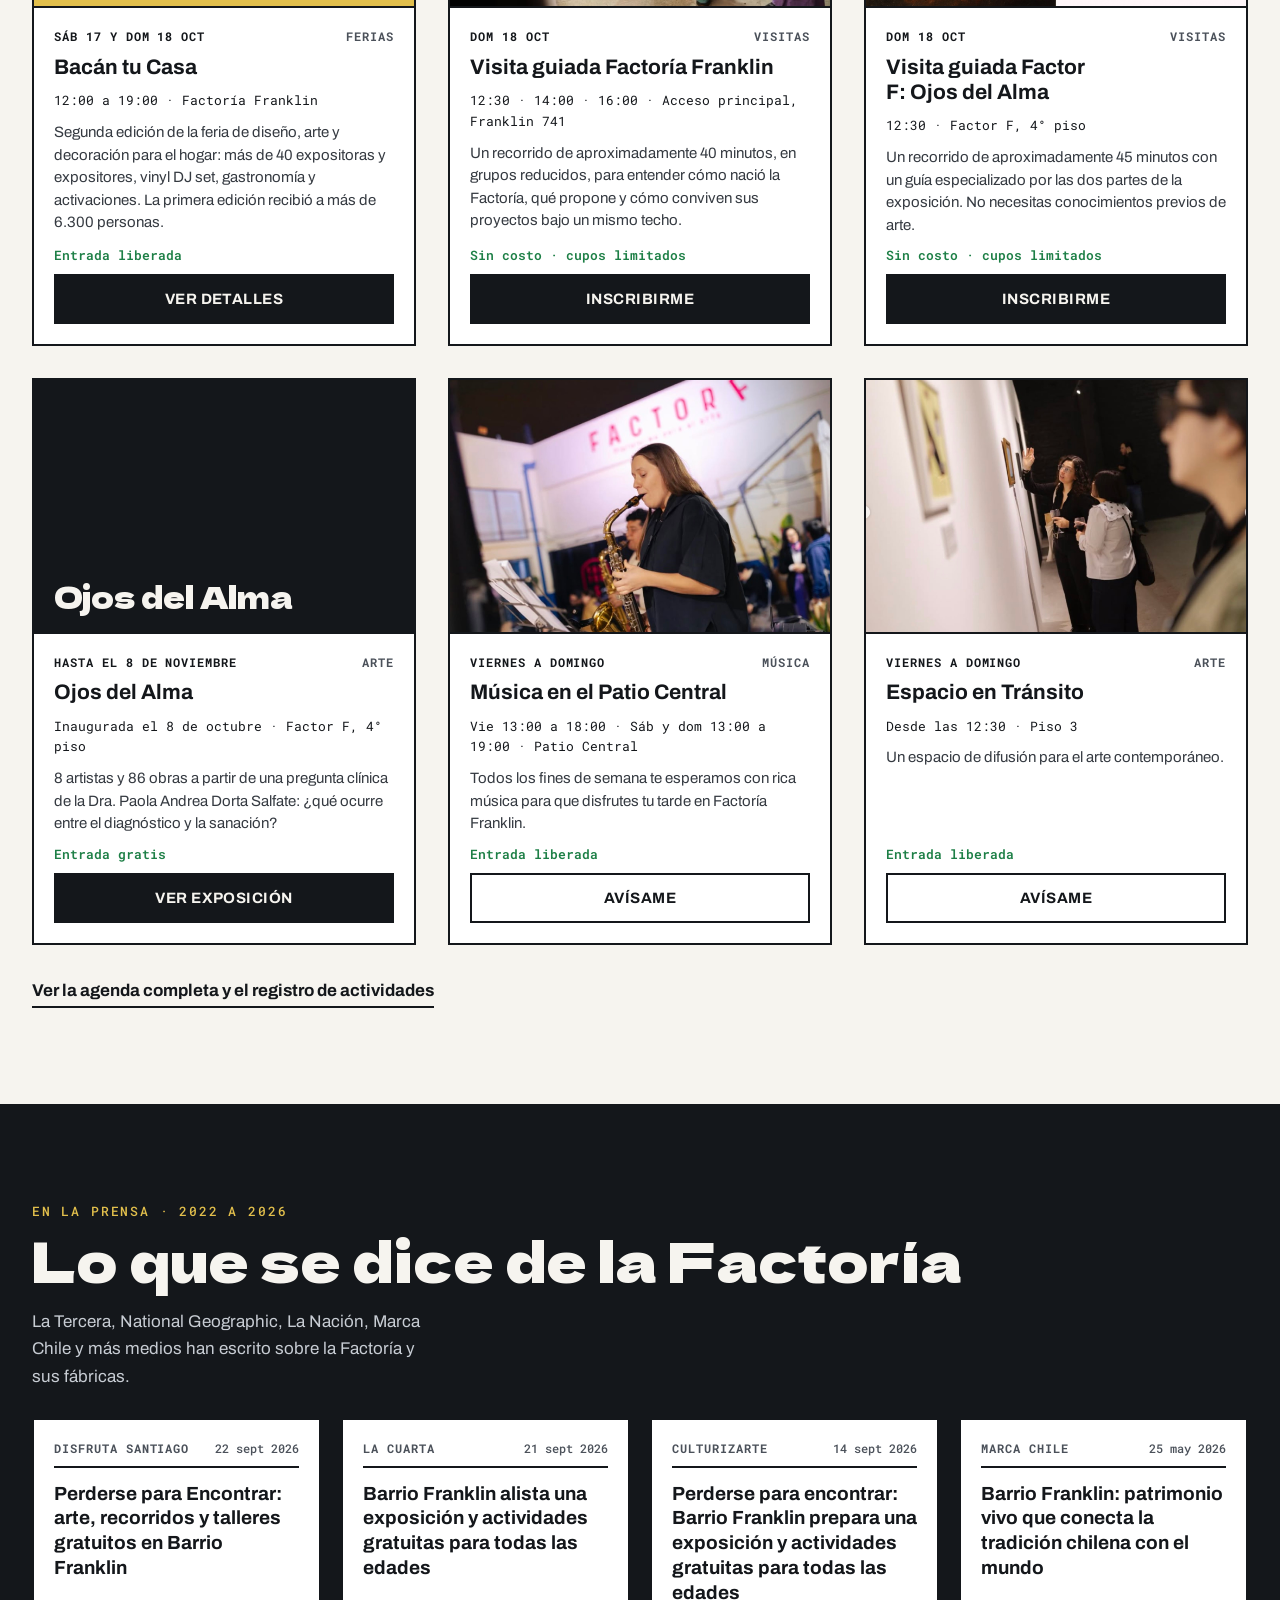
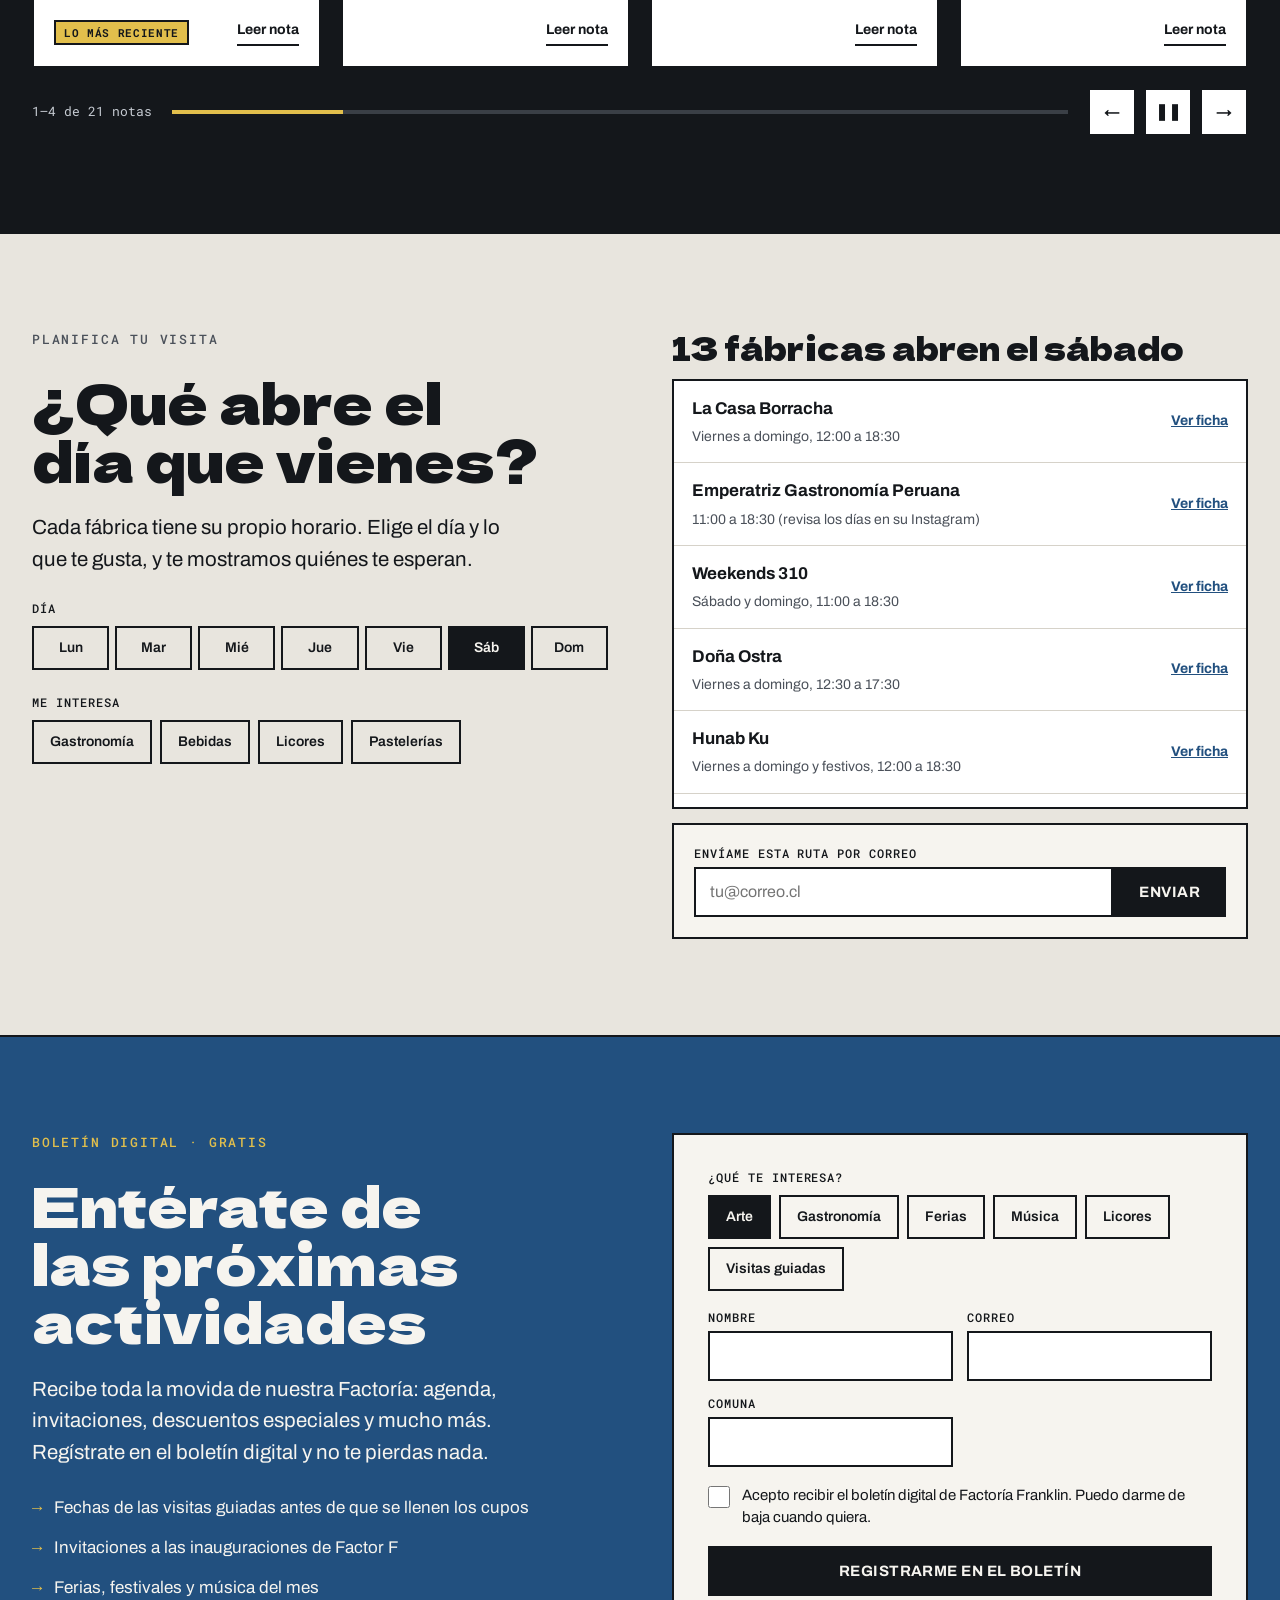
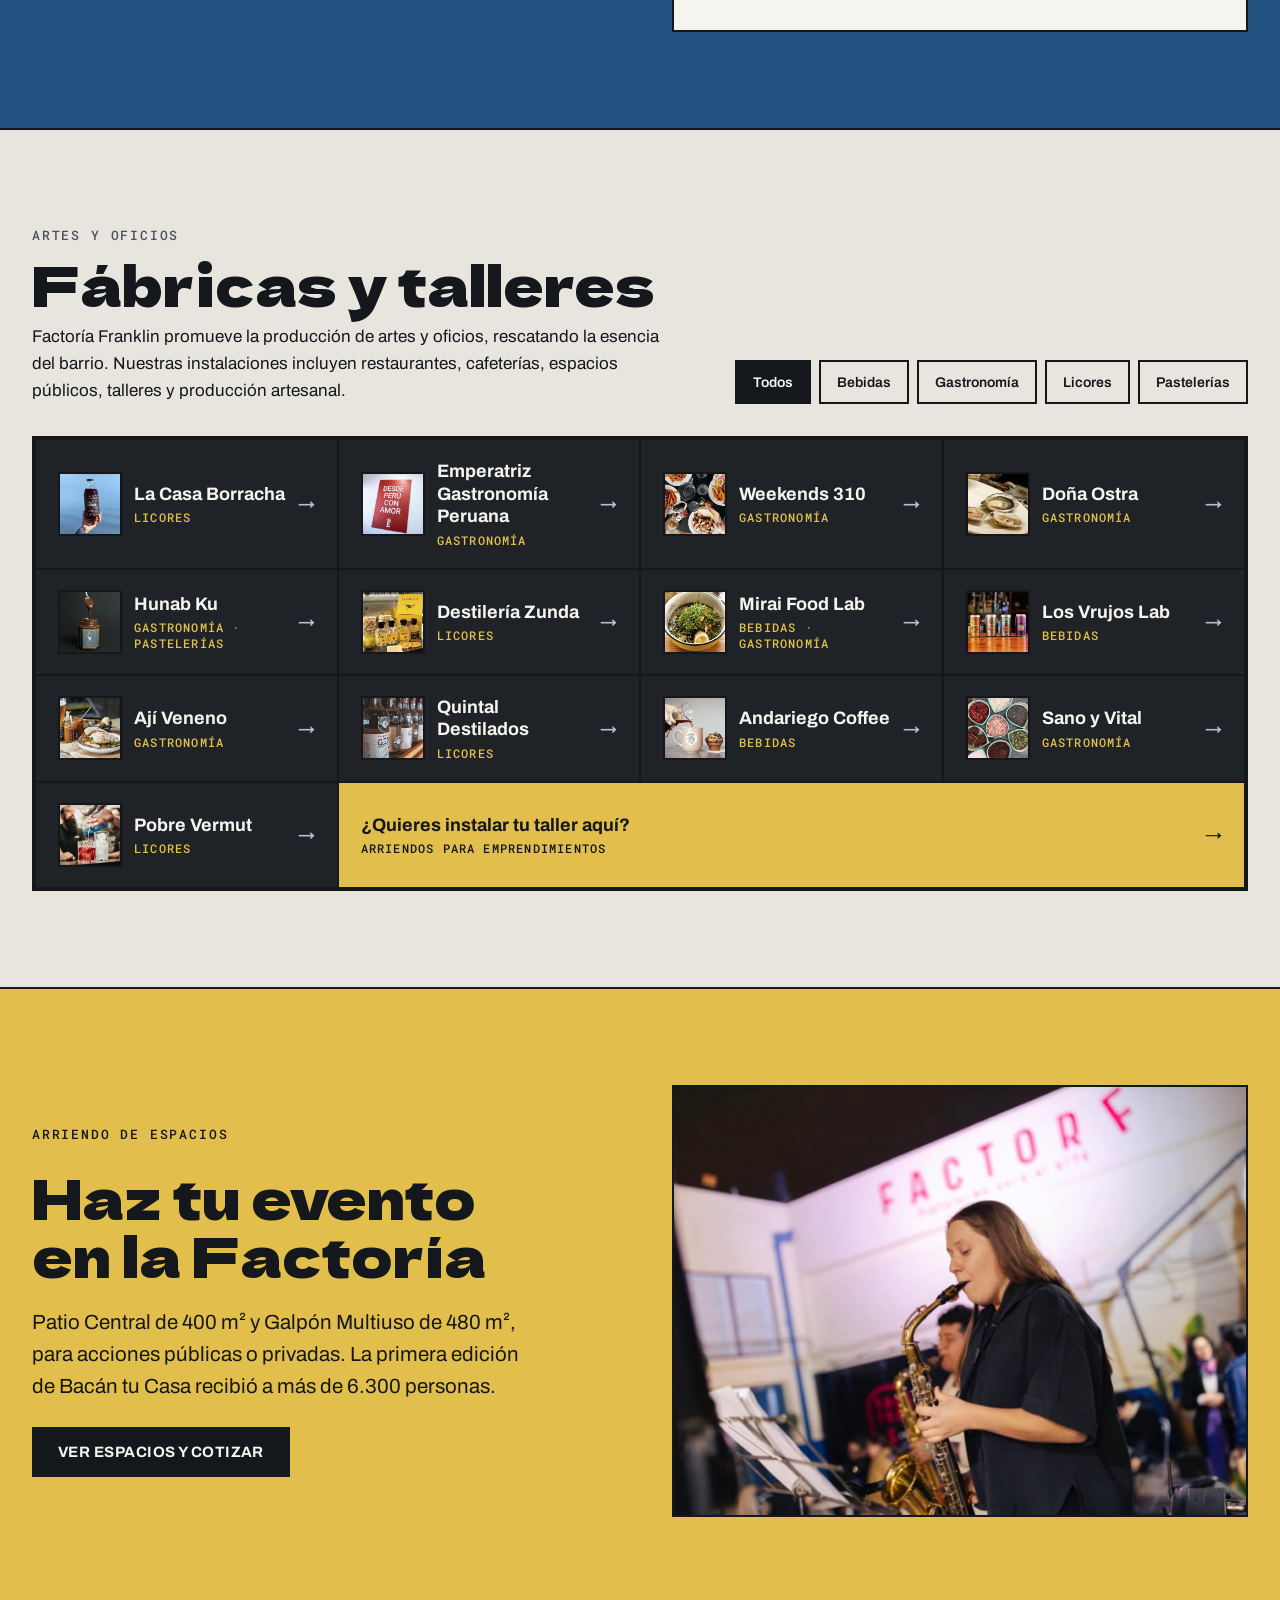
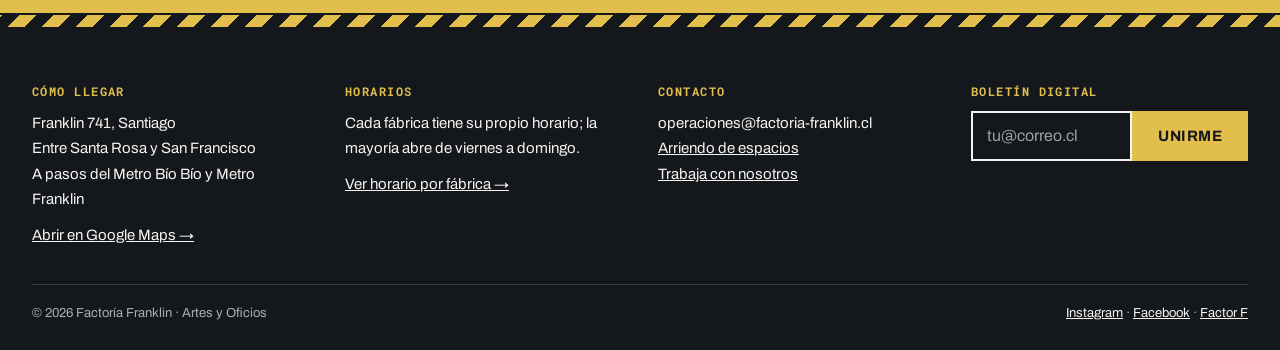
==== commit 21175a3e: "Factor F como landing propia, prensa en carrusel y fuera de Factor F en la portada - Quita la secció" ====
--- a/index.html
+++ b/index.html
@@ -68,6 +68,19 @@
     </div>
     <div class="grilla" data-agenda="6" data-filtros="filtros-agenda" style="--min:290px"></div>
     <a class="enlace-flecha" href="agenda.html" style="align-self:flex-start">Ver la agenda completa y el registro de actividades</a>
+  </div>
+</section>
+
+<section class="seccion seccion--tinta" id="prensa">
+  <div class="contenedor pila" style="--gap:28px">
+    <div class="fila fila--entre" style="--gap:20px">
+      <div class="pila" style="--gap:10px">
+        <span class="etiqueta">En la prensa · 2022 a 2026</span>
+        <h2 class="titulo-l">Lo que se dice de la Factoría</h2>
+      </div>
+      <p class="suave" style="max-width:40ch">La Tercera, National Geographic, La Nación, Marca Chile y más medios han escrito sobre la Factoría y sus fábricas.</p>
+    </div>
+    <div class="prensa" data-prensa></div>
   </div>
 </section>
 
@@ -172,21 +185,6 @@
   </div>
 </section>
 
-<section class="seccion seccion--tinta" id="factor-f">
-  <div class="contenedor dos">
-    <img src="assets/img/inauguracion-factor-f.jpg" alt="Público en una inauguración de Factor F" width="1400" height="887" loading="lazy" style="width:100%;aspect-ratio:4/3;object-fit:cover">
-    <div class="pila">
-      <span class="etiqueta" style="color:#ff5a7e">Factor F · 4° piso · marca de arte de la Factoría</span>
-      <h2 class="titulo-l">Ojos del Alma</h2>
-      <p class="bajada">8 artistas y 86 obras sobre la pregunta: ¿qué ocurre entre el diagnóstico y la sanación? Abierta hasta el 8 de noviembre.</p>
-      <div class="fila">
-        <a class="btn btn--rojo" href="factor-f.html">Conocer Factor F</a>
-        <a class="btn btn--claro" href="visitas.html">Reservar visita guiada</a>
-      </div>
-    </div>
-  </div>
-</section>
-
 <section class="seccion seccion--mostaza">
   <div class="contenedor dos">
     <div class="pila">
@@ -199,15 +197,6 @@
   </div>
 </section>
 
-<section class="seccion seccion--papel">
-  <div class="contenedor pila" style="--gap:28px">
-    <div class="pila" style="--gap:10px">
-      <span class="etiqueta">En la prensa</span>
-      <h2 class="titulo-l">Lo que se dice de la Factoría</h2>
-    </div>
-    <div class="prensa" data-prensa></div>
-  </div>
-</section>
 
 </main>
 
--- a/assets/css/styles.css
+++ b/assets/css/styles.css
@@ -208,6 +208,32 @@
 .prensa small { font: 700 12px var(--mono); letter-spacing: .1em; text-transform: uppercase; color: var(--gris); }
 .prensa b { font: 700 19px/1.3 var(--texto); }
 
+/* Carrusel de prensa: recortes que avanzan solos */
+.carrusel { --por: 4; display: flex; flex-direction: column; gap: 20px; border-top: 0; }
+@media (max-width: 1180px) { .carrusel { --por: 3; } }
+@media (max-width: 880px) { .carrusel { --por: 2; } }
+@media (max-width: 560px) { .carrusel { --por: 1; } }
+.carrusel-ventana { overflow: hidden; }
+.carrusel-pista { display: flex; column-gap: 20px; margin: 0; padding: 0; list-style: none; transition: transform .7s cubic-bezier(.65, 0, .35, 1); }
+.recorte { flex: 0 0 calc((100% - (var(--por) - 1) * 20px) / var(--por)); min-width: 0; }
+.prensa .recorte a { height: 100%; min-height: 230px; padding: 20px; display: flex; flex-direction: column; gap: 14px; background: var(--blanco); border: var(--borde); color: var(--tinta); text-decoration: none; transition: transform .2s, box-shadow .2s; }
+.prensa .recorte a:hover { transform: translate(-3px, -3px); box-shadow: 6px 6px 0 var(--tinta); color: var(--tinta); }
+.recorte-cabeza { display: flex; justify-content: space-between; gap: 10px; align-items: baseline; border-bottom: 2px solid var(--tinta); padding-bottom: 10px; }
+.recorte-cabeza small { font: 700 12px var(--mono); letter-spacing: .08em; text-transform: uppercase; }
+.recorte-cabeza time { font: 500 12px var(--mono); color: var(--gris); white-space: nowrap; }
+.prensa .recorte b { font: 700 19px/1.3 var(--texto); flex: 1; }
+.recorte-pie { display: flex; justify-content: space-between; align-items: center; gap: 10px; font-size: 14px; }
+.recorte-nuevo { background: var(--mostaza); border: 2px solid var(--tinta); padding: 3px 8px; font: 700 11px var(--mono); letter-spacing: .06em; text-transform: uppercase; }
+.carrusel-controles { display: flex; align-items: center; gap: 20px; }
+.carrusel-cuenta { font-size: 13px; color: var(--gris); white-space: nowrap; min-width: 112px; }
+.carrusel-barra { flex: 1; height: 4px; background: #d6d2c9; }
+.carrusel-barra span { display: block; height: 100%; width: 0; background: var(--tinta); transition: width .7s; }
+.carrusel-boton { width: 48px; height: 48px; border: var(--borde); background: var(--blanco); color: var(--tinta); font: 700 16px var(--texto); cursor: pointer; }
+.carrusel-boton:hover { background: var(--tinta); color: var(--papel); }
+.seccion--tinta .carrusel-cuenta { color: #c7ccd3; }
+.seccion--tinta .carrusel-barra { background: #3a3f46; }
+.seccion--tinta .carrusel-barra span { background: var(--mostaza); }
+
 /* Ficha */
 .ficha-cartel { aspect-ratio: 4 / 3; border: var(--borde); background: var(--acero); color: var(--papel); display: flex; flex-direction: column; justify-content: space-between; padding: clamp(20px, 3vw, 36px); position: relative; overflow: hidden; }
 .ficha-cartel::after { content: ""; position: absolute; inset: auto 0 0 0; height: 14px; background: repeating-linear-gradient(-45deg, var(--mostaza) 0 14px, var(--tinta) 14px 28px); }
@@ -246,3 +272,4 @@
 .cabecera-pagina { padding-block: clamp(36px, 5vw, 64px); border-bottom: var(--borde); background: var(--concreto); }
 
 .tabla-fabricas { width: 100%; border-collapse: collapse; background: var(--blanco); border: var(--borde); font-size: 15px; }
+.carrusel-controles[hidden] { display: none; }
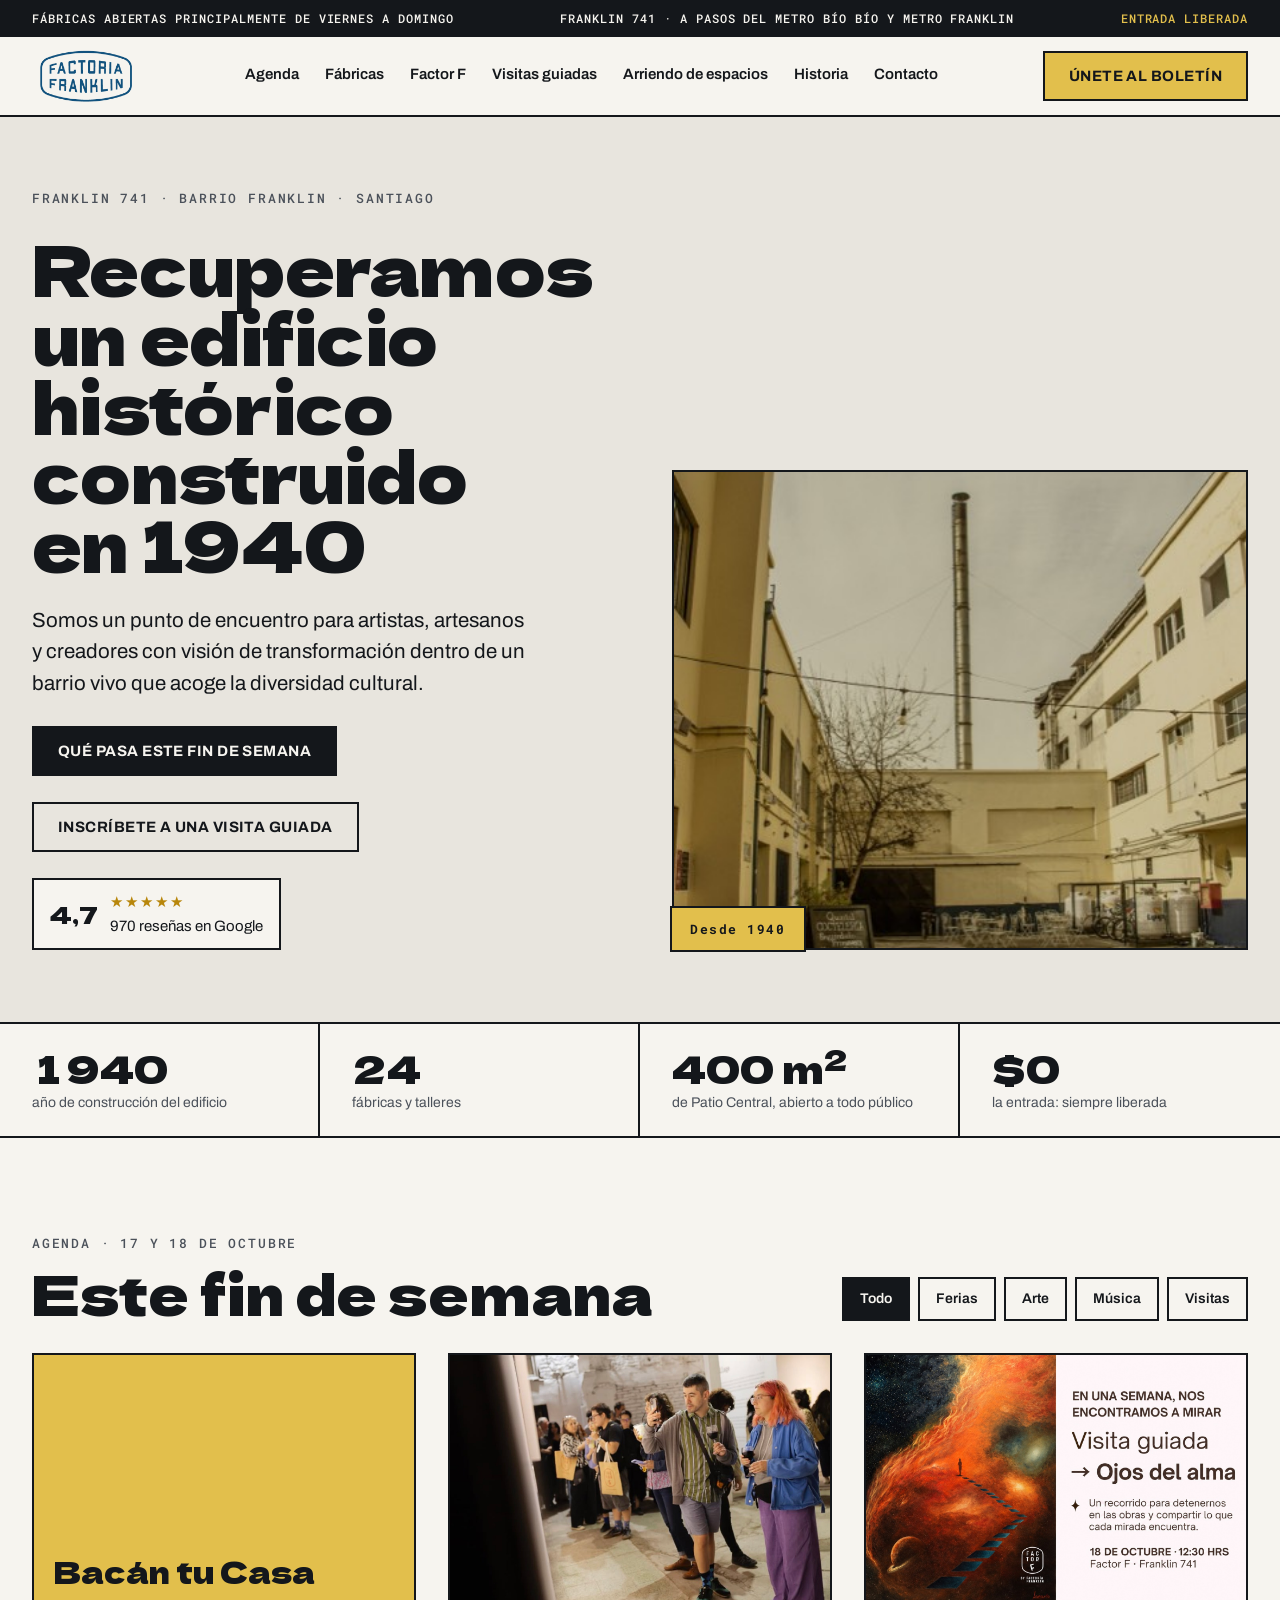
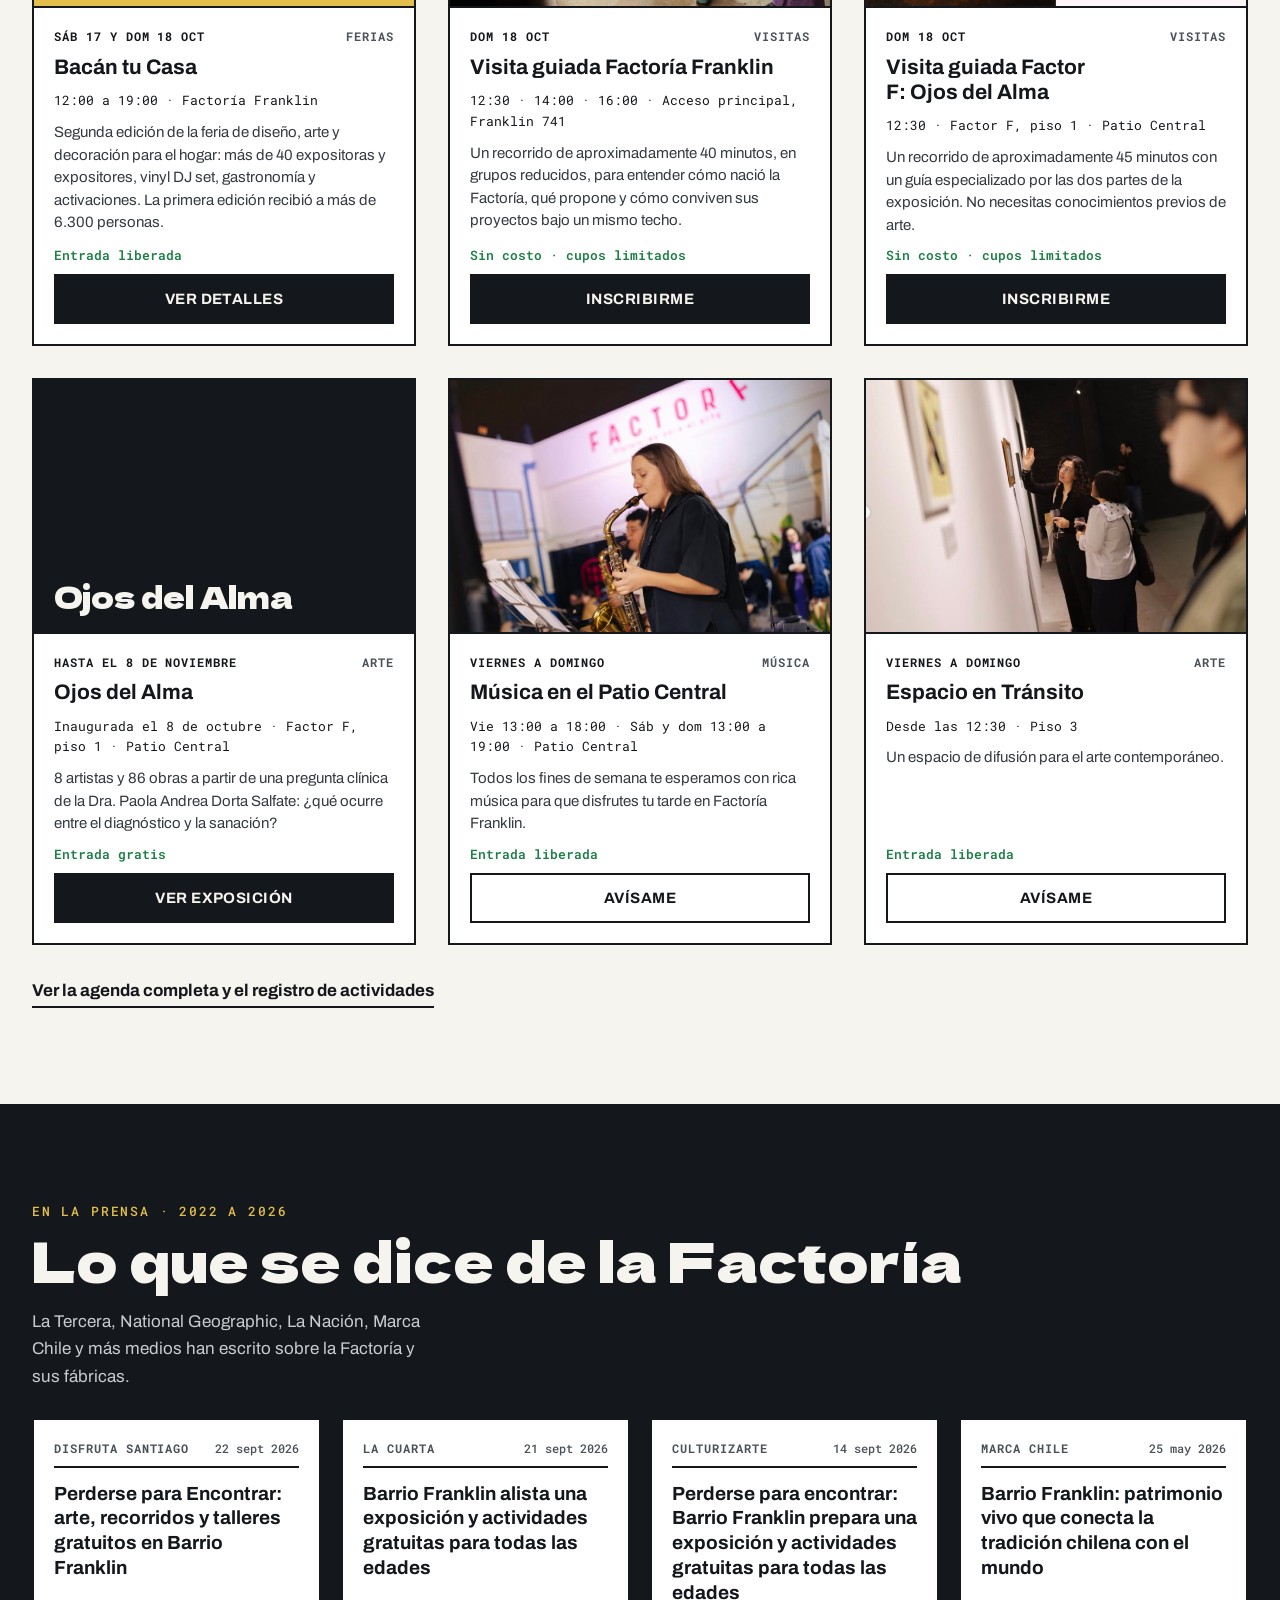
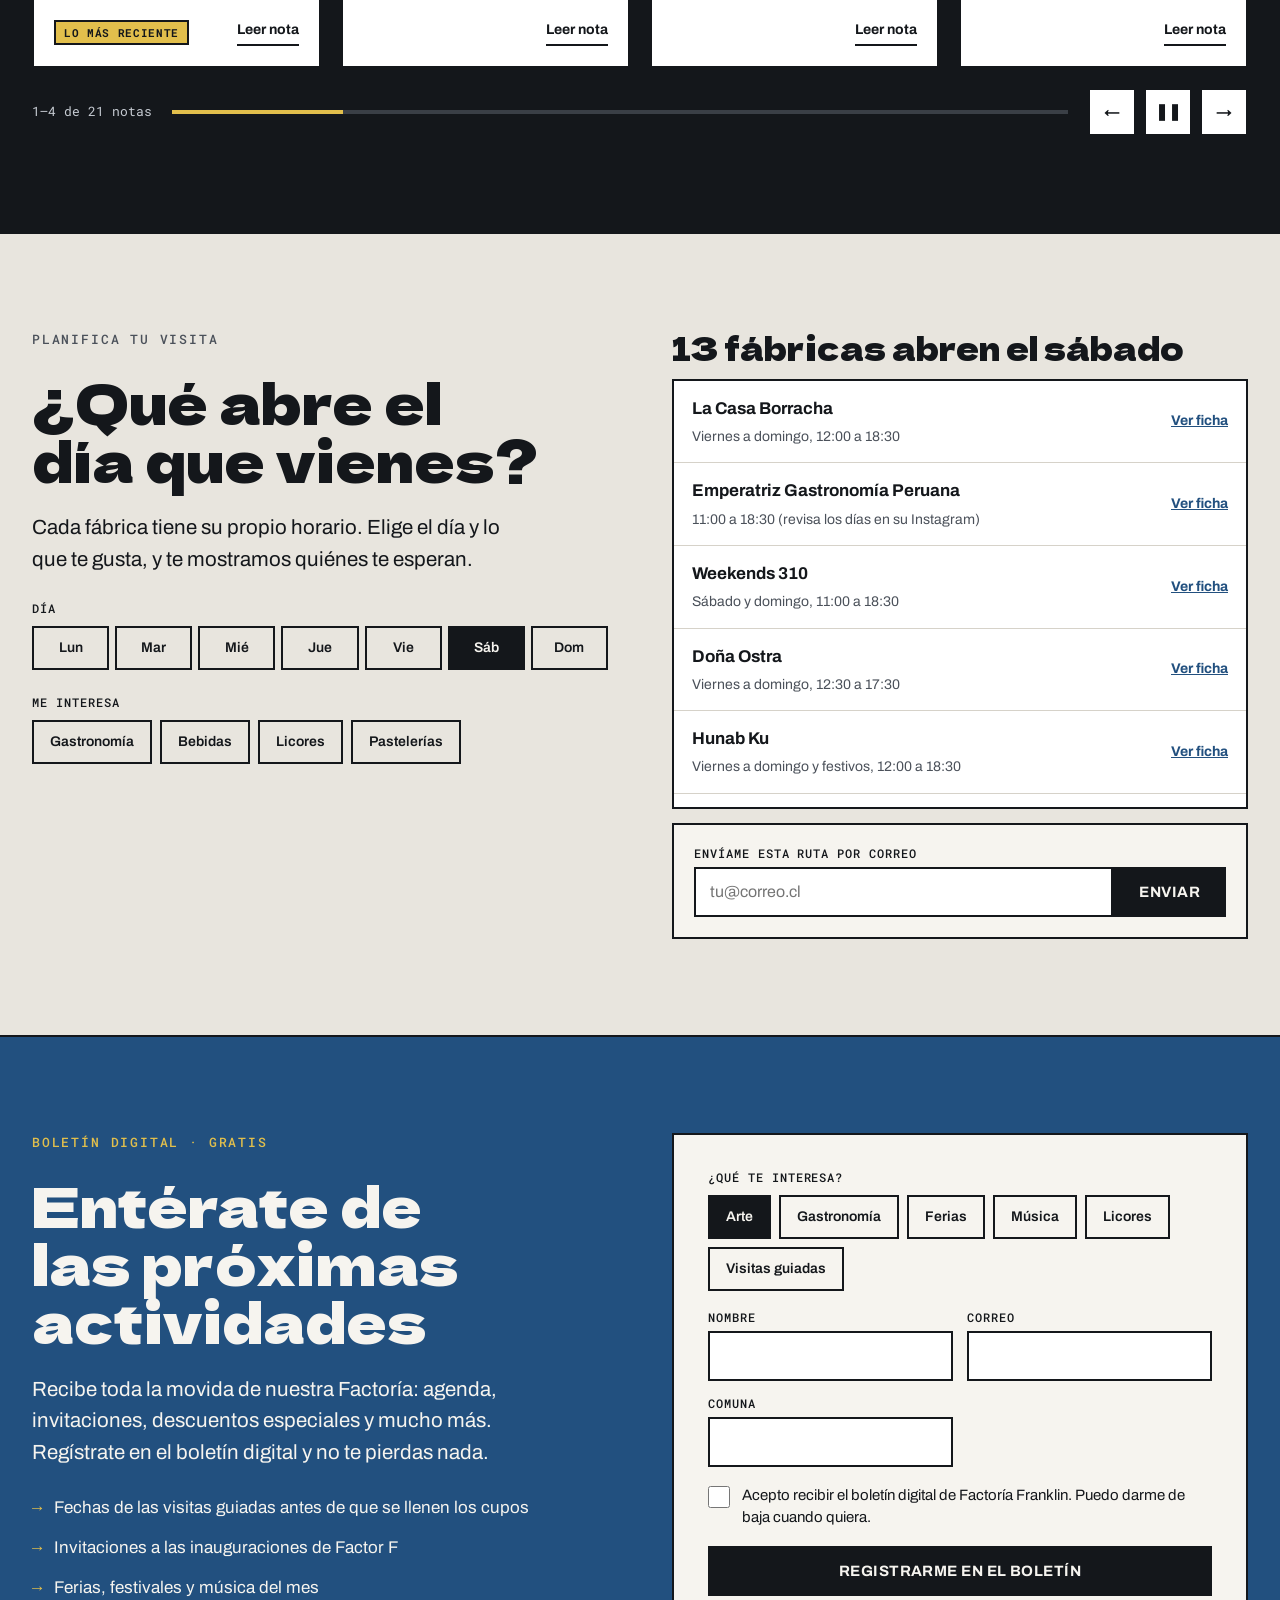
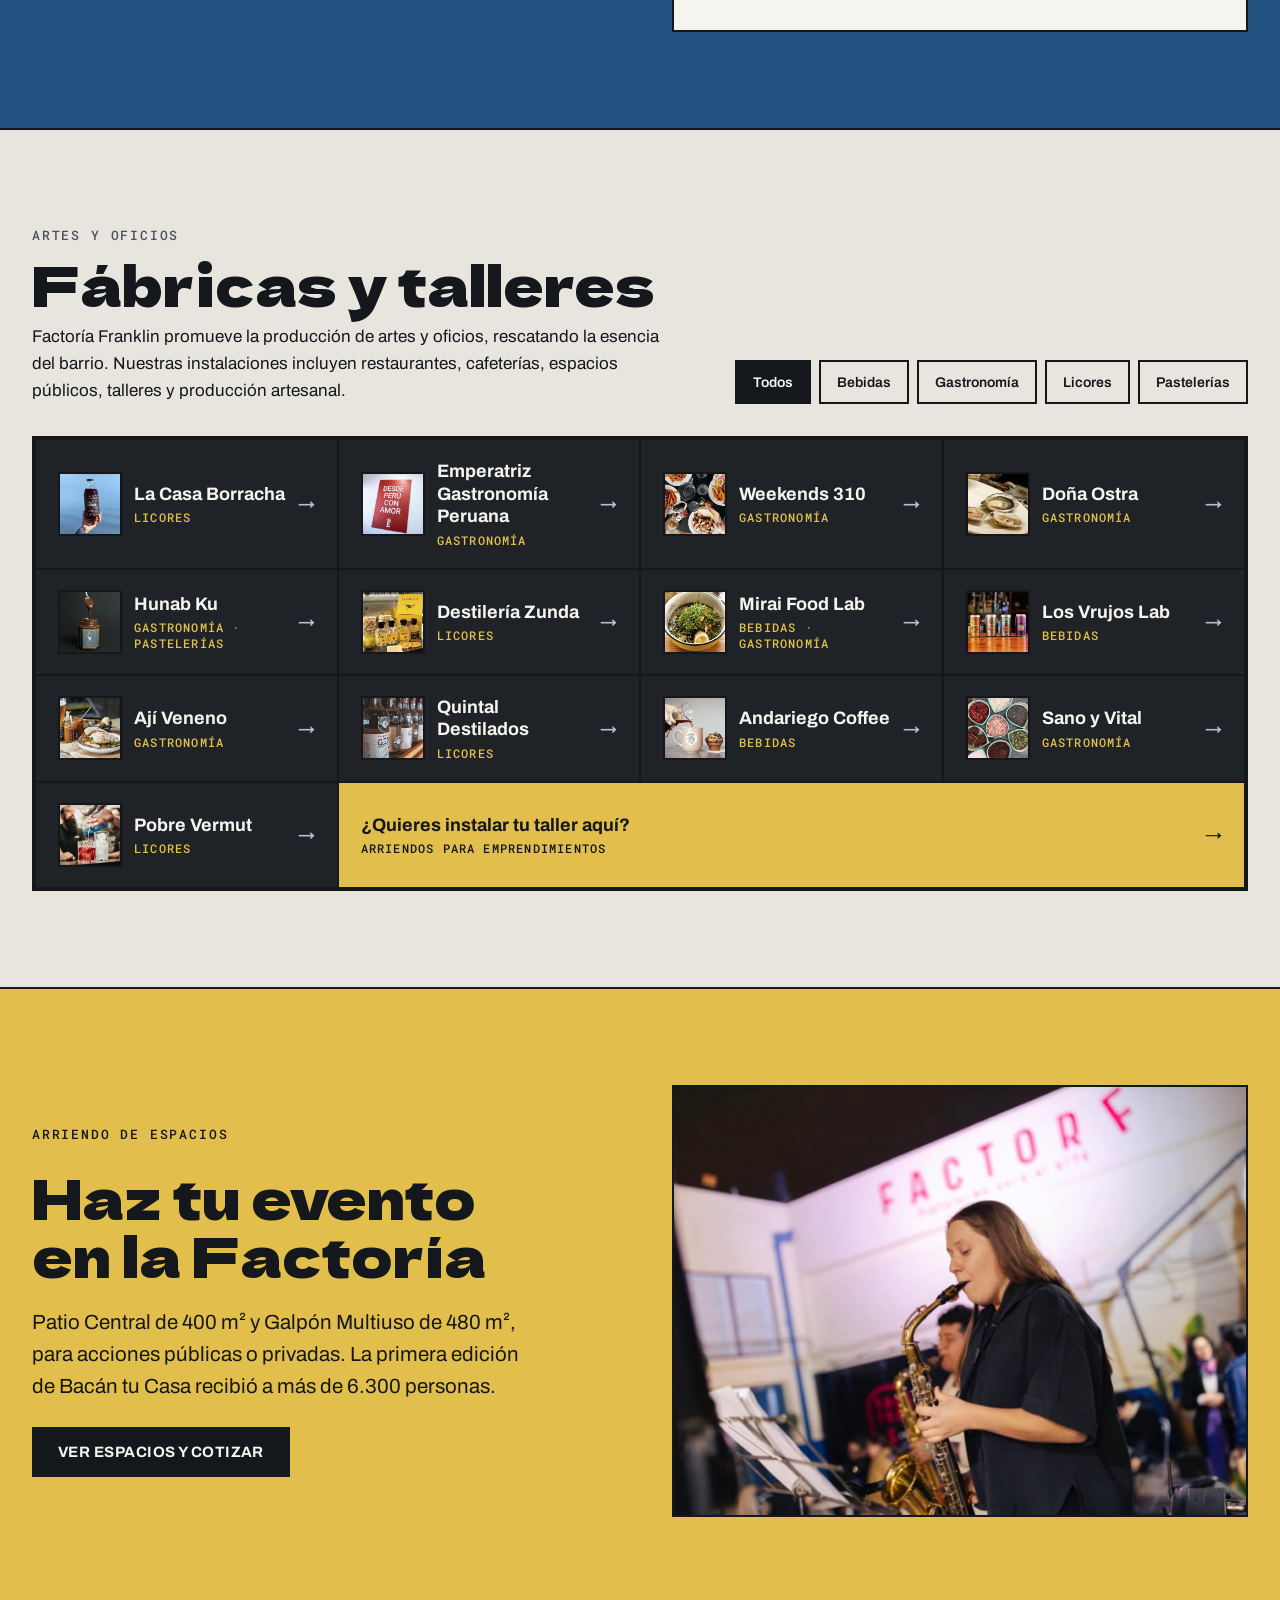
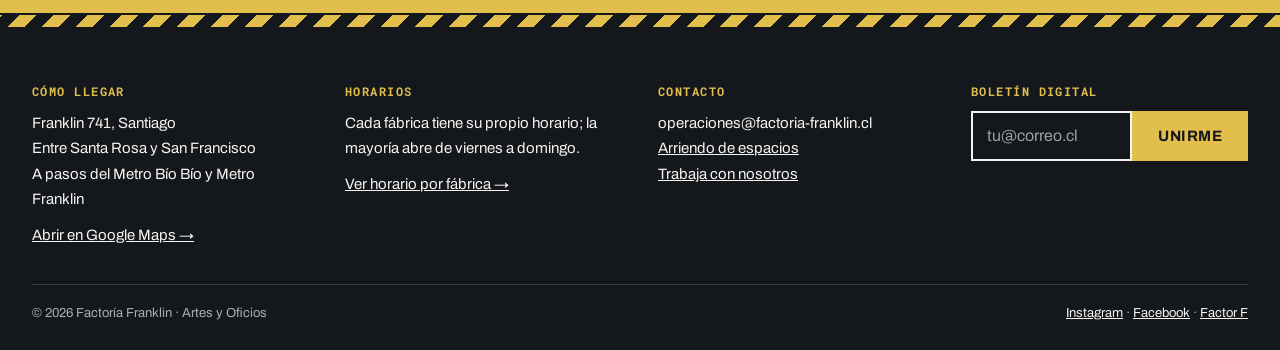
==== commit 04658d54: "Factor F en el piso 1 (Patio Central) y 24 fábricas Co-Authored-By: Claude Opus 5.5 <noreply@anthrop" ====
--- a/index.html
+++ b/index.html
@@ -44,7 +44,7 @@
   <div class="cifras">
     <ul>
       <li><b>1940</b><span>año de construcción del edificio</span></li>
-      <li><b>13</b><span>fábricas y talleres en el directorio</span></li>
+      <li><b>24</b><span>fábricas y talleres</span></li>
       <li><b>400 m²</b><span>de Patio Central, abierto a todo público</span></li>
       <li><b>$0</b><span>la entrada: siempre liberada</span></li>
     </ul>
